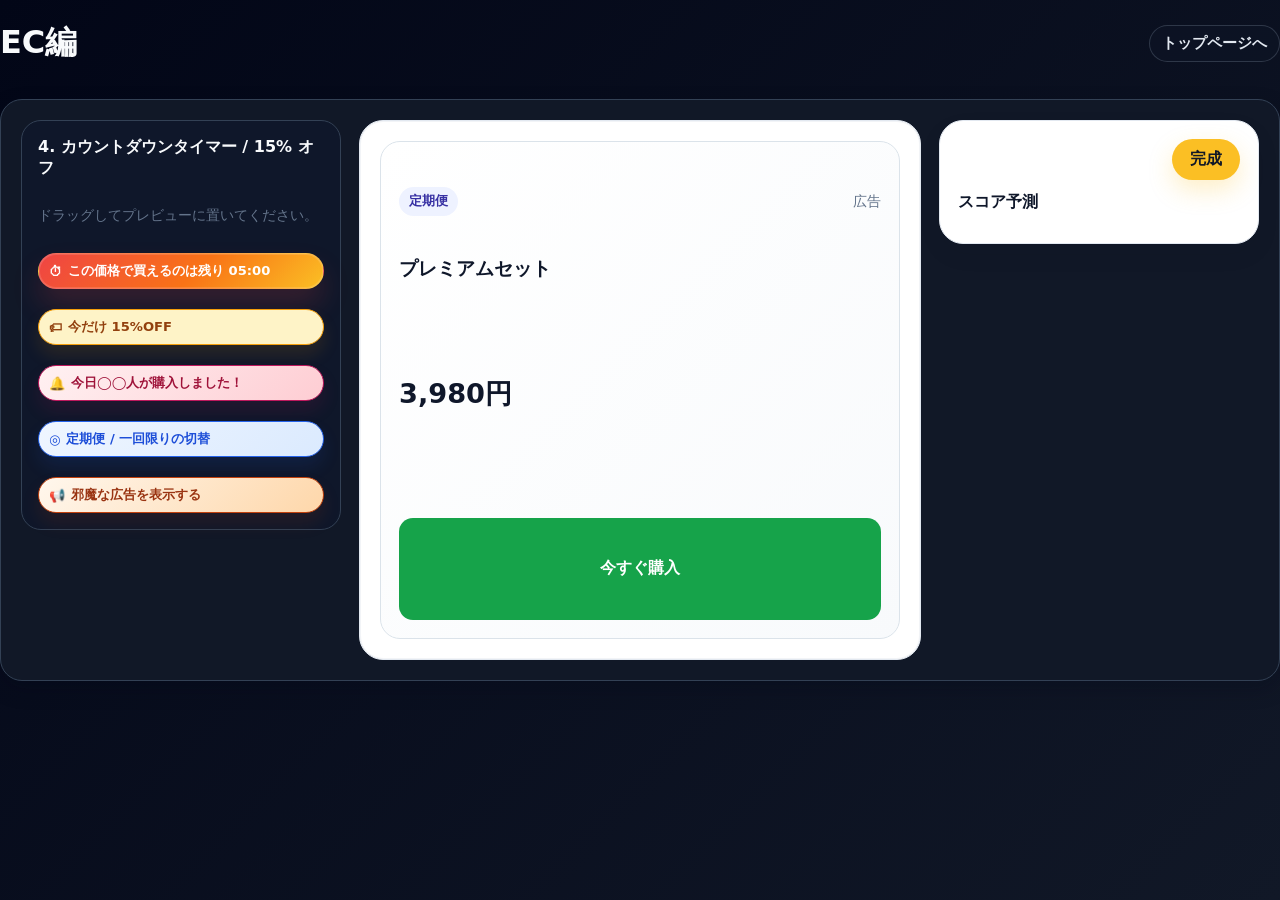
==== pages/ec.html @ e46f9fa1 "files-arrange" ====
<!DOCTYPE html>
<html lang="ja">
<head>
  <meta charset="UTF-8" />
  <meta name="viewport" content="width=device-width, initial-scale=1.0" />
  <title>Dark Pattern Simulator | EC編</title>
  <link rel="stylesheet" href="../css/styles.css" />
  <link rel="stylesheet" href="../css/scenario.css" />
  <link rel="stylesheet" href="../css/ec.css" />
</head>
<body class="scenario-page ec-page">
    <header class="scenario-header">
      <h1 data-text="scenarioTitle">EC編</h1>
      <a class="scenario-home-link" href="../index.html">トップページへ</a>
    </header>
    <section class="panel branch-panel">
      <div class="branch-layout">
        <div class="branch-left">
          <div class="branch-card">
            <h3 data-text="timerLabel">4. カウントダウンタイマー / 15% オフ</h3>
            <p class="timer-drop-hint">ドラッグしてプレビューに置いてください。</p>
            <div id="timerDraggable" class="timer-drag-item timer-placement" data-kind="timer" draggable="true">
              <span>⏱</span>
              <span>この価格で買えるのは残り 05:00</span>
            </div>
            <div id="discountDraggable" class="timer-drag-item timer-placement" data-kind="discount" draggable="true">
              <span>🏷</span>
              <span>今だけ 15%OFF</span>
            </div>
            
            <div id="purchaseNoticeDraggable" class="timer-drag-item timer-placement" data-kind="purchaseNotice" draggable="true">
              <span>🔔</span>
              <span>今日◯◯人が購入しました！</span>
            </div>
            <div id="subscriptionSwitchDraggable" class="timer-drag-item timer-placement" data-kind="subscriptionSwitch" draggable="true">
              <span>◎</span>
              <span>定期便 / 一回限りの切替</span>
            </div>
            <div id="intrusiveAdDraggable" class="timer-drag-item timer-placement" data-kind="intrusiveAd" draggable="true">
              <span>📢</span>
              <span>邪魔な広告を表示する</span>
            </div>
          </div>
        </div>
        <div class="branch-center">
          <div class="branch-preview" id="branchPreview"></div>
        </div>
        <div class="branch-right">
          <div class="branch-score">
            <button type="button" class="finish-button" id="finishMetricsButton" data-text="finishMetrics">完成</button>
            <div class="branch-metrics-content" id="branchMetricsContent">
              <h3 data-text="predictionTitle">スコア予測</h3>
              <div class="branch-chart" id="branchChart"></div>
            </div>
          </div>
        </div>
      </div>
    </section>

  <div class="overlay hidden" id="abOverlay">
    <div class="modal-card" id="abCard"></div>
  </div>
  <div class="overlay hidden" id="messageOverlay">
    <div class="message-card" id="messageCard"></div>
  </div>
  <div class="overlay hidden" id="metricsOverlay">
    <div class="modal-card result-modal">
      <div class="metric-modal-head">
        <h3>Result</h3>
        <button type="button" class="button secondary" id="closeMetricsButton">閉じる</button>
      </div>
      <div id="metricsPopupContent"></div>
    </div>
  </div>

  <!--
     <div class="language-toggle">
        <button class="lang-btn active" data-lang="ja">JP</button>
        <button class="lang-btn" data-lang="en">EN</button>
      </div>
  -->

  <script src="../js/i18n.js"></script>
  <script src="../js/branch.js"></script>
  <script src="../js/game.js"></script>
</body>
</html>
---- css/styles.css ----
:root {
      --bg: #000000;
      --panel: #111827;
      --border: #334155;
      --text: #f8fafc;
      --muted: #94a3b8;
      --accent: #64748b;
      --danger: #fb923c;
      --success: #cbd5e1;
      --warning: #fbbf24;
      --card: #111827;
      --shadow: 0 12px 30px rgba(2,6,23,0.35);
      font-family: Inter, ui-sans-serif, system-ui, sans-serif;
    }
    * {
      box-sizing: border-box;
    }
    body {
      margin: 0;
      min-height: 100vh;
      background: linear-gradient(135deg, #020617 0%, #111827 100%);
      color: var(--text);
    }
    button, .card {
      font: inherit;
    }
    .top-bar {
      display: none;
    }
    .stat-pill {
      background: var(--panel);
      border: 1px solid var(--border);
      border-radius: 14px;
      padding: 12px 14px;
      display: flex;
      flex-direction: column;
      gap: 4px;
      box-shadow: var(--shadow);
    }
    .stat-pill strong {
      font-size: 0.92rem;
      color: var(--muted);
      font-weight: 600;
    }
    .stat-pill .value {
      font-size: 1.15rem;
      font-weight: 700;
    }
    .main {
      display: grid;
      grid-template-columns: 1fr;
      gap: 18px;
      padding: 24px;
    }
    .branch-shell {
      padding: 24px 24px 0;
    }
    .branch-panel {
      display: grid;
      gap: 18px;
    }
    .branch-layout {
      display: grid;
      grid-template-columns: minmax(280px, 320px) minmax(0, 1fr) minmax(260px, 320px);
      gap: 18px;
      align-items: start;
    }
    .branch-left {
      display: grid;
      gap: 12px;
    }
    .branch-center {
      display: flex;
      justify-content: center;
    }
    .branch-right {
      display: grid;
      gap: 12px;
      align-content: start;
    }
    .branch-card {
      background: #0f172a;
      border: 1px solid #334155;
      border-radius: 20px;
      padding: 16px;
      display: grid;
      gap: 12px;
    }
    .branch-card h3 {
      margin: 0;
      font-size: 1rem;
    }
    .branch-options {
      display: flex;
      flex-wrap: wrap;
      gap: 8px;
    }
    .branch-option {
      border: 1px solid #334155;
      background: #111827;
      color: #e2e8f0;
      border-radius: 999px;
      padding: 8px 12px;
      font-weight: 700;
      cursor: pointer;
      transition: transform 0.2s ease, background 0.2s ease, border-color 0.2s ease;
    }
    .branch-option:hover {
      transform: translateY(-1px);
    }
    .branch-option.active {
      background: #2563eb;
      border-color: #2563eb;
      color: white;
    }
    .branch-preview {
      width: 100%;
      min-height: 60vh;
      max-width: 760px;
      background: #ffffff;
      border: 1px solid #e2e8f0;
      border-radius: 24px;
      padding: 20px;
      display: grid;
      gap: 14px;
      color: #0f172a;
      box-shadow: inset 0 0 0 1px rgba(148,163,184,0.12);
      overflow: auto;
    }
    .branch-preview.drag-over {
      border-color: #2563eb;
      box-shadow: 0 0 0 3px rgba(37,99,235,0.15);
    }
    .branch-preview-head {
      display: flex;
      justify-content: space-between;
      align-items: center;
      gap: 12px;
      flex-wrap: wrap;
    }
    .branch-preview-pill {
      display: inline-flex;
      align-items: center;
      border-radius: 999px;
      padding: 6px 10px;
      background: #eff6ff;
      color: #1d4ed8;
      font-size: 0.78rem;
      font-weight: 800;
      letter-spacing: 0.06em;
      text-transform: uppercase;
    }
    .branch-preview-card {
      position: relative;
      border: 1px solid #dbe3ea;
      border-radius: 20px;
      padding: 18px;
      display: grid;
      gap: 12px;
      background: linear-gradient(135deg, #ffffff 0%, #f8fafc 100%);
    }
    .branch-preview-card .preview-top {
      display: flex;
      justify-content: space-between;
      align-items: center;
      gap: 8px;
      flex-wrap: wrap;
    }
    .branch-preview-card .preview-tag {
      display: inline-flex;
      padding: 6px 10px;
      border-radius: 999px;
      background: #eef2ff;
      color: #3730a3;
      font-weight: 800;
      font-size: 0.8rem;
    }
    .branch-preview-card .preview-subtle {
      color: #64748b;
      font-size: 0.9rem;
    }
    .social-proof-popup {
      position: absolute;
      top: 14px;
      right: 14px;
      max-width: min(250px, calc(100% - 28px));
      background: linear-gradient(135deg, #fff7ed 0%, #fde68a 100%);
      border: 1px solid #f59e0b;
      border-radius: 16px;
      padding: 10px 12px;
      box-shadow: 0 18px 30px rgba(180, 83, 9, 0.18);
      display: grid;
      gap: 4px;
      z-index: 3;
      animation: social-proof-pop 2.8s ease-in-out infinite;
    }
    .social-proof-badge {
      display: inline-flex;
      width: fit-content;
      border-radius: 999px;
      padding: 3px 8px;
      background: #dc2626;
      color: white;
      font-size: 0.7rem;
      font-weight: 800;
      letter-spacing: 0.08em;
      text-transform: uppercase;
    }
    .social-proof-text {
      color: #7c2d12;
      font-size: 0.95rem;
      font-weight: 900;
      line-height: 1.2;
    }
    .social-proof-subtext {
      color: #92400e;
      font-size: 0.74rem;
      font-weight: 700;
      line-height: 1.3;
    }
    .intrusive-ad-banner {
      border: 1px solid #d97706;
      border-radius: 16px;
      padding: 12px 14px;
      background: linear-gradient(135deg, #fff7ed 0%, #fed7aa 100%);
      display: grid;
      gap: 4px;
      box-shadow: 0 14px 26px rgba(217, 119, 6, 0.16);
      position: relative;
      overflow: hidden;
    }
    .intrusive-ad-banner::after {
      content: '';
      position: absolute;
      top: -18px;
      right: -18px;
      width: 86px;
      height: 86px;
      border-radius: 50%;
      background: rgba(255,255,255,0.22);
      filter: blur(1px);
    }
    .intrusive-ad-label {
      display: inline-flex;
      width: fit-content;
      border-radius: 999px;
      padding: 4px 8px;
      background: #1d4ed8;
      color: #fff;
      font-size: 0.7rem;
      font-weight: 900;
      letter-spacing: 0.08em;
      text-transform: uppercase;
    }
    .intrusive-ad-copy {
      color: #7c2d12;
      font-size: 0.96rem;
      font-weight: 900;
      line-height: 1.35;
      max-width: 24ch;
    }
    .intrusive-ad-note {
      color: #92400e;
      font-size: 0.74rem;
      font-weight: 700;
    }
    .purchase-mode-switch {
      display: grid;
      grid-template-columns: repeat(2, minmax(0, 1fr));
      gap: 10px;
      align-items: stretch;
    }
    .purchase-mode-button {
      appearance: none;
      border: 1px solid #cbd5e1;
      background: linear-gradient(135deg, #ffffff 0%, #f8fafc 100%);
      color: #0f172a;
      border-radius: 16px;
      padding: 12px 14px;
      display: flex;
      align-items: center;
      gap: 8px;
      justify-content: flex-start;
      font-weight: 800;
      cursor: pointer;
      transition: transform 0.2s ease, border-color 0.2s ease, box-shadow 0.2s ease, background 0.2s ease;
    }
    .purchase-mode-button:hover,
    .purchase-mode-button:focus-visible {
      transform: translateY(-1px);
      border-color: #2563eb;
      box-shadow: 0 10px 20px rgba(37, 99, 235, 0.12);
      outline: none;
    }
    .purchase-mode-button.active {
      border-color: #2563eb;
      background: linear-gradient(135deg, #eff6ff 0%, #dbeafe 100%);
      box-shadow: 0 12px 24px rgba(37, 99, 235, 0.14);
    }
    .purchase-mode-dot {
      color: #2563eb;
      font-size: 0.84rem;
      flex-shrink: 0;
    }
    .purchase-mode-note {
      min-height: 1.1em;
      color: #b45309;
      font-size: 0.74rem;
      font-weight: 700;
      margin-top: -2px;
      opacity: 0;
      transition: opacity 0.2s ease;
    }
    .purchase-mode-note.visible {
      opacity: 1;
    }
    @keyframes social-proof-pop {
      0%, 100% { transform: translateY(0); }
      50% { transform: translateY(-4px); }
    }
    @media (max-width: 720px) {
      .social-proof-popup {
        position: static;
        max-width: none;
      }
      .purchase-mode-switch {
        grid-template-columns: 1fr;
      }
    }
    .subscription-callout {
      position: relative;
      width: 100%;
      display: grid;
      gap: 0;
      text-align: left;
      border: 1px solid transparent;
      border-radius: 18px;
      padding: 6px 10px;
      background: #f8fafc;
      color: #0f172a;
      cursor: pointer;
      transition: transform 0.2s ease, box-shadow 0.2s ease, border-color 0.2s ease, background 0.2s ease;
    }
    .subscription-callout:hover,
    .subscription-callout:focus-visible {
      transform: translateY(-1px);
      border-color: #dbe3ea;
    }
    .subscription-callout.selected {
      border-color: #dbe3ea;
      box-shadow: 0 8px 18px rgba(15, 23, 42, 0.08);
    }
    .subscription-callout .subscription-change-mark {
      position: absolute;
      top: 6px;
      right: 6px;
      width: 22px;
      height: 22px;
      border-radius: 999px;
      display: grid;
      place-items: center;
      background: #ffffff;
      color: #2563eb;
      font-size: 0.78rem;
      font-weight: 900;
      box-shadow: 0 4px 10px rgba(37, 99, 235, 0.14);
      opacity: 0;
      transform: scale(0.92);
      transition: opacity 0.2s ease, transform 0.2s ease, background 0.2s ease, color 0.2s ease;
    }
    .subscription-callout.selected .subscription-change-mark {
      opacity: 1;
      transform: scale(1);
    }
    .subscription-callout .subscription-callout-label {
      font-size: 0.76rem;
      font-weight: 900;
      letter-spacing: 0.08em;
      text-transform: uppercase;
      color: #2563eb;
    }
    .subscription-callout .subscription-callout-text {
      line-height: 1.25;
      color: #334155;
      font-size: 0.92rem;
      font-weight: 600;
    }
    .subscription-callout.clear {
      background: linear-gradient(135deg, #eff6ff 0%, #ffffff 100%);
      padding: 6px 10px;
    }
    .subscription-callout.clear.selected {
      border-color: #93c5fd;
    }
    .subscription-callout.clear .subscription-callout-text {
      font-size: 1rem;
      font-weight: 800;
      color: #0f172a;
    }
    .subscription-callout.clear .subscription-change-mark {
      background: #2563eb;
      color: #ffffff;
    }
    .subscription-callout.hidden {
      background: #f8fafc;
      padding: 6px 10px;
    }
    .subscription-callout.hidden.selected {
      border-color: #e2e8f0;
    }
    .subscription-callout.hidden .subscription-callout-text {
      font-size: 0.92rem;
      color: #64748b;
      font-weight: 500;
      line-height: 1.25;
    }
    .subscription-callout.hidden .subscription-change-mark {
      background: #e2e8f0;
      color: #64748b;
    }
    .scenario-page .branch-shell {
      padding-top: 18px;
    }
    .scenario-header {
      display: flex;
      justify-content: space-between;
      align-items: center;
      gap: 12px;
      margin-bottom: 12px;
      flex-wrap: wrap;
    }
    .scenario-topline {
      display: flex;
      justify-content: space-between;
      align-items: center;
      gap: 12px;
      margin-bottom: 16px;
      flex-wrap: wrap;
    }
    .scenario-badge {
      display: inline-flex;
      align-items: center;
      border-radius: 999px;
      padding: 6px 12px;
      background: rgba(96, 165, 250, 0.12);
      color: #dbeafe;
      border: 1px solid rgba(96, 165, 250, 0.28);
      font-size: 0.82rem;
      font-weight: 800;
      letter-spacing: 0.05em;
    }
    .scenario-home-link {
      color: #e2e8f0;
      text-decoration: none;
      font-size: 0.92rem;
      font-weight: 700;
      padding: 8px 12px;
      border: 1px solid rgba(148, 163, 184, 0.25);
      border-radius: 999px;
      background: rgba(15, 23, 42, 0.4);
      transition: transform 0.2s ease, border-color 0.2s ease, background 0.2s ease;
    }
    .scenario-home-link:hover,
    .scenario-home-link:focus-visible {
      transform: translateY(-1px);
      border-color: rgba(96, 165, 250, 0.5);
      background: rgba(30, 41, 59, 0.65);
      outline: none;
    }
    .home-title {
      font-family: Zen Maru Gothic;
      font-weight: 400;
      font-style: Regular;
      font-size: 80px;
      line-height: 100%;
      letter-spacing: 0%;
      text-align: center;
      color: #FFFFFF;
    }
    .home-page {
      display: flex;
      align-items: stretch;
      justify-content: center;
      padding: 28px 20px 36px;
      background:
        radial-gradient(circle at top left, rgba(96, 165, 250, 0.18), transparent 30%),
        radial-gradient(circle at top right, rgba(251, 191, 36, 0.14), transparent 24%),
        linear-gradient(135deg, #020617 0%, #0f172a 52%, #111827 100%);
    }
    .home-shell {
      width: min(1120px, 100%);
      display: grid;
      gap: 20px;
    }
    .home-hero::before,
    .home-hero::after {
      content: '';
      position: absolute;
      border-radius: 999px;
      pointer-events: none;
      filter: blur(2px);
    }
    .home-hero::before {
      width: 180px;
      height: 180px;
      top: -40px;
      right: -20px;
      background: rgba(96, 165, 250, 0.16);
    }
    .home-hero::after {
      width: 220px;
      height: 220px;
      bottom: -110px;
      left: -40px;
      background: rgba(251, 191, 36, 0.14);
    }
    .home-hero-grid {
      position: relative;
      z-index: 1;
      display: grid;
      grid-template-columns: minmax(0, 1.4fr) minmax(280px, 0.9fr);
      gap: 20px;
      align-items: end;
    }
    .home-kicker {
      margin: 0 0 10px;
      color: #93c5fd;
      font-size: 0.82rem;
      font-weight: 800;
      letter-spacing: 0.16em;
      text-transform: uppercase;
    }
    .home-title {
      margin: 0;
      font-size: clamp(2.2rem, 4vw, 4.4rem);
      line-height: 0.98;
      letter-spacing: -0.04em;
    }
    .home-copy {
      margin: 18px 0 0;
      max-width: 60ch;
      color: #cbd5e1;
      font-size: 1rem;
      line-height: 1.8;
    }
    .home-actions {
      margin-top: 22px;
      display: flex;
      flex-wrap: wrap;
      gap: 12px;
    }
    .home-action {
      display: inline-flex;
      align-items: center;
      justify-content: center;
      gap: 10px;
      min-height: 48px;
      padding: 0 18px;
      border-radius: 999px;
      font-weight: 800;
      text-decoration: none;
      transition: transform 0.2s ease, box-shadow 0.2s ease, border-color 0.2s ease, background 0.2s ease;
    }
    .home-action.primary {
      color: #0f172a;
      background: linear-gradient(135deg, #f8fafc, #dbeafe);
      box-shadow: 0 14px 28px rgba(148, 163, 184, 0.18);
    }
    .home-action.secondary {
      color: #e2e8f0;
      border: 1px solid rgba(148, 163, 184, 0.25);
      background: rgba(15, 23, 42, 0.45);
    }
    .home-action:hover,
    .home-action:focus-visible {
      transform: translateY(-1px);
      outline: none;
    }
    .home-meta-panel {
      border-radius: 24px;
      border: 1px solid rgba(148, 163, 184, 0.22);
      background: rgba(15, 23, 42, 0.55);
      padding: 18px;
      display: grid;
      gap: 12px;
      backdrop-filter: blur(8px);
    }
    .home-meta-label {
      margin: 0;
      color: #93c5fd;
      font-size: 0.82rem;
      font-weight: 800;
      letter-spacing: 0.08em;
      text-transform: uppercase;
    }
    .home-meta-list {
      margin: 0;
      padding: 0;
      list-style: none;
      display: grid;
      gap: 10px;
    }
    .home-meta-list li {
      display: flex;
      gap: 10px;
      align-items: flex-start;
      color: #e2e8f0;
      line-height: 1.5;
    }
    .home-meta-list li::before {
      content: '•';
      color: #fbbf24;
      font-weight: 900;
    }
    .entry-grid {
      display: grid;
      grid-template-columns: repeat(2, minmax(0, 1fr));
      gap: 18px;
    }
    .entry-card {
      position: relative;
      overflow: hidden;
      display: grid;
      gap: 12px;
      min-height: 240px;
      padding: 22px;
      border-radius: 24px;
      border: 1px solid rgba(148, 163, 184, 0.22);
      background: linear-gradient(180deg, rgba(17, 24, 39, 0.94), rgba(15, 23, 42, 0.9));
      color: #f8fafc;
      text-decoration: none;
      box-shadow: 0 20px 40px rgba(2, 6, 23, 0.2);
      transition: transform 0.22s ease, border-color 0.22s ease, box-shadow 0.22s ease;
    }
    .entry-card::after {
      content: '';
      position: absolute;
      inset: auto -32px -32px auto;
      width: 150px;
      height: 150px;
      border-radius: 50%;
      background: rgba(96, 165, 250, 0.12);
      pointer-events: none;
    }
    .entry-card:hover,
    .entry-card:focus-visible {
      transform: translateY(-3px);
      border-color: rgba(96, 165, 250, 0.38);
      box-shadow: 0 24px 50px rgba(2, 6, 23, 0.28);
      outline: none;
    }
    .entry-tag {
      display: inline-flex;
      width: fit-content;
      align-items: center;
      border-radius: 999px;
      padding: 6px 10px;
      font-size: 0.8rem;
      font-weight: 800;
      letter-spacing: 0.06em;
      text-transform: uppercase;
      color: #dbeafe;
      background: rgba(37, 99, 235, 0.16);
      border: 1px solid rgba(96, 165, 250, 0.25);
    }
    .entry-title {
      margin: 0;
      font-size: 1.5rem;
      line-height: 1.15;
    }
    .entry-copy {
      margin: 0;
      color: #cbd5e1;
      line-height: 1.75;
      max-width: 46ch;
    }
    .entry-foot {
      margin-top: auto;
      display: flex;
      align-items: center;
      justify-content: space-between;
      gap: 12px;
      flex-wrap: wrap;
      z-index: 1;
    }
    .entry-cta {
      display: inline-flex;
      align-items: center;
      gap: 8px;
      color: #f8fafc;
      font-weight: 800;
    }
    .entry-note {
      color: #94a3b8;
      font-size: 0.84rem;
      font-weight: 700;
    }
   
    @media (max-width: 900px) {
      .home-hero-grid,
      .entry-grid {
        grid-template-columns: 1fr;
      }
    }
    @media (max-width: 640px) {
      .home-page {
        padding: 18px 14px 24px;
      }
      .home-hero {
        padding: 22px;
      }
      .entry-card {
        min-height: 220px;
        padding: 18px;
      }
      .scenario-topline {
        align-items: flex-start;
      }
    }
    .branch-preview-card .subscription-callout {
      margin-top: 0;
    }
    .branch-preview-card .product-title {
      margin: 0;
      font-size: 1.2rem;
    }
    .branch-preview-card .price-row {
      display: flex;
      align-items: center;
      flex-wrap: wrap;
      gap: 10px;
    }
    .branch-preview-card .price-row .promo-badge {
      padding: 6px 10px;
      background: #fef3c7;
      color: #92400e;
      font-size: 0.8rem;
    }
    .branch-preview-card .price-row .timer-inline {
      position: relative;
      display: inline-flex;
      align-items: center;
      gap: 6px;
      padding: 8px 12px;
      border-radius: 999px;
      border: 1px solid rgba(255, 255, 255, 0.18);
      background: linear-gradient(135deg, #ef4444 0%, #f97316 55%, #fbbf24 100%);
      color: #ffffff;
      font-size: 0.95rem;
      font-weight: 900;
      letter-spacing: 0.03em;
      font-variant-numeric: tabular-nums;
    }
    .branch-preview-card .price-row .timer-inline.selected {
      outline: 2px dashed #ffffff;
      outline-offset: 2px;
      box-shadow:
        0 18px 32px rgba(220, 38, 38, 0.34),
        inset 0 0 0 1px rgba(255, 255, 255, 0.18);
    }
    .branch-preview-card .price-row .timer-inline .timer-remove,
    .branch-preview-card .price-row .discount-remove,
    .timer-placement[data-role="timer-widget"] .timer-remove,
    .timer-remove {
      position: absolute;
      top: -8px;
      right: -8px;
      width: 20px;
      height: 20px;
      border-radius: 999px;
      border: none;
      background: #ffffff;
      color: #dc2626;
      display: grid;
      place-items: center;
      font-size: 0.8rem;
      cursor: pointer;
      line-height: 1;
      padding: 0;
      box-shadow: 0 6px 14px rgba(15, 23, 42, 0.18);
    }
    .branch-preview-card .price-row .discount-inline {
      position: relative;
      display: inline-flex;
      align-items: center;
      gap: 6px;
      cursor: pointer;
    }
    .branch-preview-card .price-row .discount-inline.selected {
      outline: 2px dashed #f59e0b;
      outline-offset: 2px;
    }
    .branch-preview-card .price-main {
      font-size: 1.7rem;
      font-weight: 800;
      color: #0f172a;
    }
    .branch-preview-card .price-original {
      position: relative;
      display: inline-block;
      color: #64748b;
      font-size: 0.95rem;
      font-weight: 700;
      letter-spacing: 0.01em;
      line-height: 1;
      text-decoration: none;
    }
    .branch-preview-card .price-original::after {
      content: '';
      position: absolute;
      left: -0.18em;
      right: -0.18em;
      top: 50%;
      height: 0.12em;
      transform: translateY(-50%) rotate(-6deg);
      transform-origin: center;
      background: #ef4444;
      border-radius: 999px;
      color: #ef4444;
      pointer-events: none;
    }
    .branch-preview-card .promo-badges {
      display: flex;
      flex-wrap: wrap;
      gap: 8px;
      align-items: flex-start;
    }
    .branch-preview-card .promo-badge {
      display: inline-flex;
      border-radius: 999px;
      padding: 7px 10px;
      background: #fef3c7;
      color: #92400e;
      font-weight: 700;
      font-size: 0.82rem;
    }
    .branch-preview-card .promo-badge.timer-badge {
      background: #fef2f2;
      border: 1px solid #fecaca;
      color: #dc2626;
      font-size: 1rem;
      font-weight: 900;
      letter-spacing: 0.08em;
      box-shadow: 0 4px 12px rgba(220, 38, 38, 0.14);
      font-variant-numeric: tabular-nums;
    }
    .branch-preview-card .promo-timer-note {
      color: #dc2626;
      font-size: 0.78rem;
      font-weight: 800;
      letter-spacing: 0.04em;
      margin-right: 8px;
      text-transform: none;
    }
    .branch-preview-card .promo-badge.soft {
      background: #f1f5f9;
      color: #475569;
    }
    .branch-preview-card .preview-cta {
      width: 100%;
      padding: 13px 16px;
      border: none;
      border-radius: 14px;
      background: #16a34a;
      color: white;
      font-weight: 800;
      cursor: pointer;
    }
    .branch-score {
      background: #ffffff;
      border: 1px solid #e2e8f0;
      border-radius: 24px;
      padding: 18px;
      display: grid;
      gap: 12px;
      color: #0f172a;
      box-shadow: 0 10px 24px rgba(15, 23, 42, 0.06);
    }
    .branch-score h3 {
      margin: 0;
      font-size: 1rem;
    }
    .branch-metrics-content {
      display: grid;
      gap: 12px;
    }
    .branch-metrics-content.hidden {
      display: grid;
    }
    .finish-button {
      justify-self: end;
      border: none;
      border-radius: 999px;
      background: #fbbf24;
      color: #111827;
      padding: 10px 18px;
      font-weight: 800;
      cursor: pointer;
      box-shadow: 0 10px 24px rgba(251, 191, 36, 0.25);
    }
    .finish-button:hover {
      transform: translateY(-1px);
    }
    .timer-drag-item {
      display: inline-flex;
      align-items: center;
      gap: 6px;
      width: 100%;
      justify-content: flex-start;
      padding: 10px 12px;
      border-radius: 999px;
      border: 1px solid transparent;
      font-weight: 800;
      font-size: 0.9rem;
      cursor: grab;
      user-select: none;
      position: relative;
      transition: transform 0.2s ease, opacity 0.2s ease, filter 0.2s ease, box-shadow 0.2s ease, background 0.2s ease;
    }
    .timer-drag-item + .timer-drag-item {
      margin-top: 8px;
    }
    .timer-drag-item[data-kind="timer"] {
      border-color: rgba(255, 255, 255, 0.18);
      background: linear-gradient(135deg, #ef4444 0%, #f97316 55%, #fbbf24 100%);
      color: #ffffff;
      box-shadow:
        0 16px 28px rgba(239, 68, 68, 0.18),
        inset 0 0 0 1px rgba(255, 255, 255, 0.12);
    }
    .timer-drag-item[data-kind="discount"] {
      border-color: #f59e0b;
      background: #fef3c7;
      color: #92400e;
      box-shadow: 0 10px 18px rgba(245, 158, 11, 0.12);
    }
    .timer-drag-item[data-kind="purchaseNotice"] {
      border-color: #be185d;
      background: linear-gradient(135deg, #fff1f2 0%, #fecdd3 100%);
      color: #9f1239;
      box-shadow: 0 10px 18px rgba(190, 24, 93, 0.12);
    }
    .timer-drag-item[data-kind="subscriptionSwitch"] {
      border-color: #2563eb;
      background: linear-gradient(135deg, #eff6ff 0%, #dbeafe 100%);
      color: #1d4ed8;
      box-shadow: 0 10px 18px rgba(37, 99, 235, 0.12);
    }
    .timer-drag-item[data-kind="intrusiveAd"] {
      border-color: #c2410c;
      background: linear-gradient(135deg, #fff7ed 0%, #fed7aa 100%);
      color: #9a3412;
      box-shadow: 0 10px 18px rgba(194, 65, 12, 0.12);
    }
    .timer-drag-item.placed {
      opacity: 0.48;
      filter: grayscale(0.95) saturate(0.35);
      box-shadow: none;
    }
    .timer-drag-item.placed:hover {
      transform: none;
    }
    .timer-drop-hint {
      color: #64748b;
      font-size: 0.9rem;
      line-height: 1.5;
    }
    .timer-placement {
      display: inline-flex;
      align-items: center;
      gap: 6px;
      padding: 8px 10px;
      border-radius: 999px;
      border: 1px solid #f59e0b;
      background: #fff7ed;
      color: #c2410c;
      font-weight: 800;
      font-size: 0.82rem;
      position: relative;
    }
    .timer-placement[data-role="timer-widget"] {
      min-width: min(100%, 280px);
      padding: 12px 14px 12px 16px;
      border: 1px solid rgba(255, 255, 255, 0.18);
      background: linear-gradient(135deg, #ef4444 0%, #f97316 55%, #fbbf24 100%);
      color: #ffffff;
      box-shadow:
        0 16px 28px rgba(239, 68, 68, 0.28),
        inset 0 0 0 1px rgba(255, 255, 255, 0.14);
      font-size: 0.95rem;
      letter-spacing: 0.03em;
      animation: timer-pulse 1.8s ease-in-out infinite;
    }
    .timer-placement[data-role="timer-widget"]::before {
      content: 'COUNTDOWN';
      position: absolute;
      top: -10px;
      left: 12px;
      padding: 2px 8px;
      border-radius: 999px;
      background: rgba(17, 24, 39, 0.94);
      color: #fde68a;
      font-size: 0.65rem;
      font-weight: 900;
      letter-spacing: 0.16em;
    }
    .timer-placement[data-role="timer-widget"] > span:first-child {
      font-size: 1.1rem;
      filter: drop-shadow(0 2px 4px rgba(0, 0, 0, 0.18));
    }
    .timer-placement[data-role="timer-widget"] > span:nth-child(2) {
      font-size: 1.1rem;
      font-weight: 900;
      letter-spacing: 0.08em;
      text-shadow: 0 1px 2px rgba(0, 0, 0, 0.12);
    }
    .timer-placement.selected {
      outline: 2px dashed #dc2626;
      outline-offset: 4px;
      background: #fff1f2;
    }
    .timer-placement[data-role="timer-widget"].selected {
      outline-color: #ffffff;
      background: linear-gradient(135deg, #dc2626 0%, #fb7185 100%);
      box-shadow:
        0 18px 32px rgba(220, 38, 38, 0.34),
        inset 0 0 0 1px rgba(255, 255, 255, 0.18);
    }
    .branch-preview-card .subscription-callout + .price-row {
      margin-top: 2px;
    }
    .subscription-widget-shell {
      position: relative;
      display: grid;
      gap: 8px;
    }
    .subscription-widget-shell.selected .subscription-callout {
      border-color: #93c5fd;
      box-shadow: 0 0 0 3px rgba(59, 130, 246, 0.16);
    }
    .subscription-remove,
    .social-proof-remove,
    .intrusive-ad-remove {
      position: absolute;
      top: -8px;
      right: -8px;
      width: 20px;
      height: 20px;
      border-radius: 999px;
      border: none;
      background: #ffffff;
      color: #dc2626;
      display: grid;
      place-items: center;
      font-size: 0.8rem;
      cursor: pointer;
      line-height: 1;
      padding: 0;
      box-shadow: 0 6px 14px rgba(15, 23, 42, 0.18);
    }
    .social-proof-popup {
      position: relative;
    }
    .social-proof-popup.selected {
      outline: 2px dashed #be185d;
      outline-offset: 4px;
    }
    .intrusive-ad-banner.selected {
      outline: 2px dashed #c2410c;
      outline-offset: 4px;
    }
    .branch-metrics-content.hidden {
      display: none;
    }
    .metric-modal-head {
      display: flex;
      justify-content: space-between;
      align-items: center;
      gap: 12px;
      margin-bottom: 16px;
    }
    .metric-modal-head h3 {
      margin: 0;
      font-size: 1.2rem;
      color: #111827;
    }
    .branch-chart {
      display: grid;
      gap: 12px;
    }
    @keyframes branch-bar-grow {
      from {
        transform: scaleY(0);
      }
      to {
        transform: scaleY(1);
      }
    }
    .branch-chart-value {
      font-size: 0.95rem;
      font-weight: 800;
      color: #0f172a;
      text-align: center;
      min-height: 1.4em;
      font-variant-numeric: tabular-nums;
    }
    .branch-chart-rating {
      display: grid;
      justify-items: center;
      gap: 4px;
      min-height: 2.2em;
    }
    .branch-chart-rating-stars {
      position: relative;
      display: inline-block;
      font-size: 1rem;
      letter-spacing: 0.08em;
      line-height: 1;
      white-space: nowrap;
      font-weight: 900;
    }
    .branch-chart-rating-base {
      color: #cbd5e1;
    }
    .branch-chart-rating-fill {
      position: absolute;
      inset: 0 auto 0 0;
      width: 0;
      overflow: hidden;
      color: #f59e0b;
      transition: width 900ms cubic-bezier(0.22, 1, 0.36, 1);
    }
    .branch-chart-rating-caption {
      font-size: 0.82rem;
      color: #475569;
      font-weight: 700;
      font-variant-numeric: tabular-nums;
    }
    .prediction-grid {
      display: grid;
      gap: 10px;
    }
    .prediction-item {
      display: grid;
      grid-template-columns: minmax(0, 1fr) auto;
      gap: 12px;
      align-items: center;
      padding: 12px 14px;
      border-radius: 16px;
      border: 1px solid #e2e8f0;
      background: #f8fafc;
    }
    .prediction-item.high {
      border-color: #fecaca;
      background: #fff1f2;
    }
    .prediction-item.mid {
      border-color: #fde68a;
      background: #fffbeb;
    }
    .prediction-item.low {
      border-color: #bbf7d0;
      background: #f0fdf4;
    }
    .prediction-label {
      font-size: 0.9rem;
      font-weight: 800;
      color: #0f172a;
    }
    .prediction-detail {
      margin-top: 2px;
      font-size: 0.8rem;
      color: #64748b;
      line-height: 1.4;
    }
    .prediction-pill {
      display: inline-flex;
      align-items: center;
      justify-content: center;
      min-width: 56px;
      border-radius: 999px;
      padding: 6px 10px;
      font-weight: 900;
      font-size: 0.82rem;
    }
    .prediction-pill.high {
      background: #fee2e2;
      color: #b91c1c;
    }
    .prediction-pill.mid {
      background: #fef3c7;
      color: #92400e;
    }
    .prediction-pill.low {
      background: #dcfce7;
      color: #166534;
    }
    .branch-chart-grid {
      display: grid;
      grid-template-columns: repeat(4, minmax(0, 1fr));
      gap: 12px;
      align-items: end;
    }
    .branch-chart-item {
      display: grid;
      gap: 10px;
      min-height: 260px;
    }
    .branch-chart-bar {
      height: 220px;
      background: #e2e8f0;
      border-radius: 0;
      padding: 0;
      display: flex;
      align-items: flex-end;
      overflow: hidden;
    }
    .branch-chart-fill {
      width: 100%;
      border-radius: 0;
      background: linear-gradient(180deg, #60a5fa 0%, #2563eb 100%);
      transform-origin: bottom;
      transform: scaleY(0);
      animation: branch-bar-grow 900ms cubic-bezier(0.22, 1, 0.36, 1) forwards;
    }
    .branch-chart-label {
      font-size: 0.85rem;
      font-weight: 700;
      color: #334155;
      text-align: center;
    }
    .panel {
      background: #111827;
      border: 1px solid #334155;
      border-radius: 22px;
      box-shadow: 0 8px 20px rgba(2,6,23,0.25);
      padding: 20px;
    }
    .panel h2 {
      margin: 0 0 16px;
      font-size: 1.15rem;
      color: #e2e8f0;
    }
    .panel-sub {
      margin-bottom: 22px;
    }
    .section-note {
      margin: 0 0 16px;
      color: #94a3b8;
      line-height: 1.6;
    }
    .status-grid {
      display: grid;
      gap: 16px;
    }
    .small-stat {
      display: grid;
      gap: 8px;
      padding: 14px;
      background: #0f172a;
      border: 1px solid #334155;
      border-radius: 16px;
    }
    .small-stat label {
      color: var(--muted);
      font-size: 0.9rem;
      font-weight: 600;
    }
    .small-stat .value {
      font-size: 1.3rem;
      font-weight: 700;
    }
    .progress-bar {
      width: 100%;
      height: 16px;
      border-radius: 999px;
      background: #e2e8f0;
      overflow: hidden;
      margin-top: 8px;
    }
    .progress-fill {
      height: 100%;
      background: linear-gradient(135deg, #22c55e, #14b8a6);
      width: 0;
      transition: width 0.6s ease;
    }
    .ui-frame {
      background: #ffffff;
      border: 2px solid #2563eb;
      border-radius: 28px;
      padding: 22px;
      min-height: 540px;
      display: flex;
      flex-direction: column;
      gap: 18px;
      box-shadow: inset 0 0 0 1px rgba(37,99,235,0.08);
    }
    .ui-frame::before {
      content: '実際に運用中のUI';
      display: inline-flex;
      align-items: center;
      gap: 8px;
      padding: 8px 14px;
      border-radius: 999px;
      background: rgba(37,99,235,0.08);
      color: #1d4ed8;
      font-size: 0.85rem;
      font-weight: 700;
      width: fit-content;
    }
    .product-card {
      background: #ffffff;
      border: 1px solid #e2e8f0;
      border-radius: 24px;
      padding: 24px;
      display: grid;
      gap: 16px;
      position: relative;
    }
    .option-preview {
      border: 1px dashed #94a3b8;
      border-radius: 22px;
      background: #f1f5f9;
      padding: 12px;
      min-height: 260px;
      display: grid;
      gap: 10px;
      position: relative;
    }
    .preview-label {
      font-size: 0.85rem;
      font-weight: 700;
      color: #475569;
      text-transform: uppercase;
      letter-spacing: 0.08em;
      padding: 6px 10px;
      border-radius: 999px;
      background: rgba(15,23,42,0.05);
      width: fit-content;
    }
    .option-preview .product-card {
      margin: 0;
      border-color: #cbd5e1;
      box-shadow: none;
    }
    .product-card.large-button .primary-btn {
      padding: 18px 0;
      font-size: 1rem;
    }
    .product-card .top-row {
      display: flex;
      justify-content: space-between;
      gap: 12px;
      align-items: center;
    }
    .product-card .tag {
      display: inline-flex;
      padding: 8px 12px;
      border-radius: 999px;
      background: #eef2ff;
      color: #3730a3;
      font-weight: 700;
      font-size: 0.9rem;
    }
    .product-card .unsubscribe {
      border: none;
      background: transparent;
      color: #64748b;
      font-size: 0.92rem;
      cursor: default;
    }
    .product-card .unsubscribe.small {
      font-size: 0.82rem;
      color: #475569;
    }
    .product-card h3 {
      margin: 0;
      font-size: 1.5rem;
    }
    .product-card p {
      margin: 0;
      color: #475569;
      line-height: 1.7;
    }
    .product-card .highlight-box {
      padding: 14px 16px;
      border-radius: 18px;
      border: 1px solid #c7d2fe;
      background: #eef2ff;
      color: #1e3a8a;
      font-weight: 700;
    }
    .product-card .toast {
      display: inline-flex;
      align-items: center;
      border-radius: 16px;
      padding: 10px 14px;
      background: #fef3c7;
      color: #92400e;
      font-weight: 700;
      width: fit-content;
    }
    .product-card .review-stars {
      color: #f59e0b;
      font-size: 1.05rem;
      font-weight: 700;
    }
    .product-card .popup {
      position: relative;
      background: #f8fafc;
      border: 1px solid #cbd5e1;
      border-radius: 18px;
      padding: 18px 18px 16px;
      box-shadow: inset 0 0 0 1px rgba(148,163,184,0.15);
    }
    .product-card .popup .close {
      position: absolute;
      right: 14px;
      top: 14px;
      width: 24px;
      height: 24px;
      border-radius: 999px;
      border: 1px solid #cbd5e1;
      display: grid;
      place-items: center;
      color: #475569;
      font-weight: 700;
      font-size: 0.95rem;
    }
    .product-card .checkbox-row {
      display: flex;
      align-items: center;
      gap: 10px;
      background: #f8fafc;
      padding: 14px 16px;
      border-radius: 16px;
      border: 1px solid #e2e8f0;
    }
    .primary-btn {
      width: 100%;
      border: none;
      background: #2563eb;
      color: white;
      border-radius: 14px;
      padding: 14px 0;
      font-weight: 700;
      cursor: pointer;
      transition: transform 0.2s ease;
    }
    .primary-btn:hover {
      transform: translateY(-1px);
    }
    .purchase-btn {
      background: #16a34a;
      color: #ffffff;
      box-shadow: 0 16px 30px rgba(22,163,74,0.16);
    }
    .purchase-btn:hover {
      background: #15803d;
    }
    .button-choice {
      flex: 1;
      min-width: 120px;
      border: 1px solid #2563eb;
      border-radius: 14px;
      padding: 12px 16px;
      background: #ffffff;
      color: #2563eb;
      font-weight: 700;
      cursor: pointer;
      transition: transform 0.2s ease, background 0.2s ease, color 0.2s ease;
    }
    .button-choice:hover {
      background: #eff6ff;
    }
    .button-choice.secondary {
      background: #f8fafc;
      color: #0f172a;
      border: 1px solid #cbd5e1;
    }
    .button {
      border: none;
      cursor: pointer;
      border-radius: 14px;
      padding: 12px 16px;
      font-weight: 700;
      transition: background 0.2s ease, transform 0.2s ease;
    }
    .button.primary {
      background: #2563eb;
      color: #ffffff;
    }
    .button.secondary {
      background: #f8fafc;
      color: #0f172a;
      border: 1px solid #cbd5e1;
    }
    .button:hover {
      transform: translateY(-1px);
    }
    .applied-list {
      background: #ffffff;
      border: 1px solid #e2e8f0;
      border-radius: 20px;
      padding: 18px;
    }
    .applied-list h3 {
      margin-top: 0;
      font-size: 1rem;
      color: #0f172a;
    }
    .applied-list ul {
      margin: 0;
      padding: 0;
      list-style: none;
      display: grid;
      gap: 10px;
    }
    .applied-list li {
      background: #f8fafc;
      padding: 10px 12px;
      border-radius: 14px;
      color: #334155;
      font-size: 0.95rem;
    }
    .option-grid {
      display: grid;
      grid-template-columns: repeat(2, minmax(320px, 1fr));
      gap: 20px;
      justify-items: center;
      align-items: start;
    }
    .option-card {
      border: 1px solid #334155;
      border-radius: 22px;
      background: #0f172a;
      padding: 22px;
      display: grid;
      gap: 16px;
      width: 100%;
      max-width: 520px;
      cursor: pointer;
      transition: transform 0.2s ease, border-color 0.2s ease, box-shadow 0.2s ease;
    }
    .option-card:hover {
      transform: translateY(-4px);
      border-color: #2563eb;
      box-shadow: 0 20px 45px rgba(37,99,235,0.14);
    }
    .option-card:focus-visible {
      outline: 3px solid rgba(37,99,235,0.3);
      outline-offset: 2px;
    }
    .option-card .section-label {
      font-size: 0.82rem;
      font-weight: 700;
      color: #475569;
      letter-spacing: 0.08em;
      text-transform: uppercase;
      margin-bottom: 10px;
    }
    .option-actions {
      display: flex;
      justify-content: space-between;
      gap: 12px;
      align-items: center;
      flex-wrap: wrap;
    }
    .option-actions .hint {
      color: #475569;
      font-size: 0.92rem;
      font-weight: 600;
    }
    .sim-panel {
      border: 1px solid #475569;
      border-radius: 26px;
      background: linear-gradient(135deg, #f8fafc 0%, #eef2ff 100%);
      padding: 14px;
      display: grid;
      gap: 12px;
      box-shadow: inset 0 0 0 1px rgba(148,163,184,0.16), 0 12px 24px rgba(2,6,23,0.12);
    }
    .selection-page {
      display: grid;
      gap: 10px;
      padding: 6px;
      color: #0f172a;
    }
    .selection-page .selection-top {
      display: flex;
      justify-content: space-between;
      align-items: center;
      gap: 8px;
      padding: 8px 4px 2px;
      color: #334155;
      font-size: 0.9rem;
      font-weight: 800;
    }
    .selection-page .selection-list {
      display: grid;
      gap: 8px;
    }
    .selection-page .selection-item,
    .selection-page .ad-slot {
      border-radius: 18px;
      padding: 12px 14px;
      display: flex;
      align-items: center;
      gap: 10px;
      min-height: 64px;
      box-shadow: 0 8px 16px rgba(15,23,42,0.08);
    }
    .selection-page .selection-item {
      background: linear-gradient(135deg, #ffffff 0%, #f8fafc 100%);
      border: 1px solid #dbe3ea;
    }
    .selection-page .selection-item .item-thumb {
      width: 38px;
      height: 38px;
      border-radius: 10px;
      background: linear-gradient(135deg, #64748b, #475569);
      color: white;
      display: grid;
      place-items: center;
      font-weight: 700;
      font-size: 0.95rem;
      flex-shrink: 0;
    }
    .selection-page .selection-item .item-body {
      flex: 1;
      min-width: 0;
    }
    .selection-page .selection-item .item-name {
      font-size: 0.92rem;
      font-weight: 800;
      color: #0f172a;
    }
    .selection-page .selection-item .item-price {
      font-size: 0.82rem;
      color: #475569;
      margin-top: 2px;
    }
    .selection-page .selection-item .select-pill {
      border: none;
      border-radius: 999px;
      background: #111827;
      color: #f8fafc;
      padding: 6px 10px;
      font-size: 0.8rem;
      font-weight: 700;
      white-space: nowrap;
    }
    .selection-page .ad-slot {
      border: 1px dashed #94a3b8;
      background: linear-gradient(135deg, #fff7ed 0%, #ffedd5 100%);
      color: #7c2d12;
      justify-content: space-between;
    }
    .selection-page.mode-clear .ad-slot {
      border-style: solid;
      border-color: #f59e0b;
      background: linear-gradient(135deg, #fffbeb 0%, #fde68a 100%);
      box-shadow: 0 0 0 1px rgba(245,158,11,0.24);
    }
    .selection-page.mode-soft .ad-slot {
      border-style: dashed;
      border-color: #94a3b8;
      background: linear-gradient(135deg, #f8fafc 0%, #e2e8f0 100%);
    }
    .selection-page .ad-slot .ad-badge {
      display: inline-flex;
      align-items: center;
      color: #1d4ed8;
      padding: 4px 8px;
      border-radius: 999px;
      background: #dbeafe;
      border: 1px solid #93c5fd;
      font-size: 0.75rem;
      font-weight: 800;
      letter-spacing: 0.02em;
      box-shadow: 0 1px 2px rgba(29, 78, 216, 0.12);
    }
    .selection-page .ad-slot .ad-copy {
      font-size: 0.82rem;
      font-weight: 700;
      flex: 1;
      margin-left: 6px;
    }
    .selection-page .ad-slot .ad-note {
      font-size: 0.74rem;
      color: #92400e;
    }
    .option-preview {
      border: 1px dashed #94a3b8;
      border-radius: 22px;
      background: #f1f5f9;
      padding: 12px;
      min-height: 260px;
      display: grid;
      gap: 10px;
      position: relative;
    }
    .preview-label {
      font-size: 0.85rem;
      font-weight: 700;
      color: #475569;
      text-transform: uppercase;
      letter-spacing: 0.08em;
      padding: 6px 10px;
      border-radius: 999px;
      background: rgba(15,23,42,0.05);
      width: fit-content;
    }
    .option-preview .product-card {
      margin: 0;
      border-color: #cbd5e1;
      box-shadow: none;
    }
    .option-title {
      margin: 0;
      font-size: 1.05rem;
      font-weight: 700;
    }
    .option-desc {
      margin: 0;
      color: #475569;
      font-size: 0.95rem;
      line-height: 1.6;
    }
    .option-actions {
      display: flex;
      justify-content: space-between;
      gap: 12px;
      flex-wrap: wrap;
    }
    .button {
      border: none;
      cursor: pointer;
      border-radius: 14px;
      padding: 12px 16px;
      font-weight: 700;
      transition: background 0.2s ease, transform 0.2s ease;
    }
    .button.primary {
      background: #2563eb;
      color: #ffffff;
    }
    .button.secondary {
      background: #f8fafc;
      color: #0f172a;
      border: 1px solid #cbd5e1;
    }
    .button:hover {
      transform: translateY(-1px);
    }
    .log-list {
      display: grid;
      gap: 14px;
    }
    .log-entry {
      padding: 14px;
      background: #f8fafc;
      border-radius: 16px;
      border: 1px solid #e2e8f0;
      color: #0f172a;
      line-height: 1.5;
    }
    .log-entry strong {
      display: block;
      margin-bottom: 6px;
      color: #1d4ed8;
      font-weight: 700;
    }
    .overlay,
    .modal {
      position: fixed;
      inset: 0;
      display: flex;
      align-items: center;
      justify-content: center;
      gap: 18px;
      padding: 20px;
      background: rgba(15,23,42,0.4);
      z-index: 30;
    }
    .overlay.hidden,
    .modal.hidden {
      display: none;
    }
    .modal-card {
      width: min(760px, 100%);
      background: #ffffff;
      border-radius: 24px;
      padding: 28px;
      box-shadow: 0 24px 80px rgba(15,23,42,0.18);
      border: 1px solid rgba(226,232,240,0.9);
    }
    .modal-card.result-modal {
      width: min(1040px, 100%);
    }
    .result-layout {
      display: grid;
      gap: 16px;
    }
    .result-summary {
      display: grid;
      gap: 8px;
      padding: 16px 18px;
      border-radius: 20px;
      background: linear-gradient(135deg, #eff6ff 0%, #ffffff 100%);
      border: 1px solid #dbeafe;
    }
    .result-summary-label {
      font-size: 0.8rem;
      font-weight: 900;
      letter-spacing: 0.08em;
      text-transform: uppercase;
      color: #2563eb;
    }
    .result-summary-text {
      font-size: 1.05rem;
      font-weight: 700;
      line-height: 1.6;
      color: #0f172a;
    }
    .result-grid {
      display: grid;
      grid-template-columns: minmax(0, 1fr) minmax(0, 1fr);
      gap: 16px;
      align-items: stretch;
    }
    .result-column {
      display: grid;
      gap: 16px;
      align-content: start;
    }
    .result-bars-row {
      display: grid;
      grid-template-columns: repeat(2, minmax(0, 1fr));
      gap: 16px;
      align-items: stretch;
    }
    .result-bar-card {
      justify-items: center;
      text-align: center;
    }
    .result-card {
      background: #f8fafc;
      border: 1px solid #e2e8f0;
      border-radius: 20px;
      padding: 18px;
      display: grid;
      gap: 12px;
      color: #0f172a;
    }
    .result-card-head {
      display: flex;
      justify-content: space-between;
      align-items: center;
      gap: 12px;
      flex-wrap: wrap;
    }
    .result-card h4 {
      margin: 0;
      font-size: 1rem;
      color: #0f172a;
    }
    .result-card-sub {
      font-size: 0.84rem;
      color: #64748b;
      font-weight: 700;
    }
    .result-bar-wrap {
      display: grid;
      gap: 10px;
    }
    .result-bar {
      width: 22px;
      height: 220px;
      display: flex;
      align-items: flex-end;
      background: #e2e8f0;
      overflow: hidden;
      border-radius: 0;
      margin-inline: auto;
    }
    .result-bar-fill {
      width: 100%;
      transform-origin: bottom;
      transform: scaleY(0);
      transition: transform 900ms cubic-bezier(0.22, 1, 0.36, 1);
    }
    .result-bar-fill.buyers {
      background: linear-gradient(180deg, #60a5fa 0%, #2563eb 100%);
    }
    .result-bar-fill.profit {
      background: linear-gradient(180deg, #a78bfa 0%, #7c3aed 100%);
    }
    .result-bar-value {
      font-size: 1rem;
      font-weight: 800;
      color: #0f172a;
      text-align: center;
      font-variant-numeric: tabular-nums;
      min-height: 1.4em;
    }
    .result-stars-wrap {
      display: grid;
      place-items: center;
      gap: 8px;
      min-height: 200px;
      align-content: center;
    }
    .result-stars {
      position: relative;
      display: inline-block;
      font-size: 2rem;
      letter-spacing: 0.12em;
      line-height: 1;
      white-space: nowrap;
      font-weight: 900;
    }
    .result-stars-base {
      color: #cbd5e1;
    }
    .result-stars-fill {
      position: absolute;
      inset: 0 auto 0 0;
      width: 0;
      overflow: hidden;
      color: #f59e0b;
      transition: width 900ms cubic-bezier(0.22, 1, 0.36, 1);
    }
    .result-trust-wrap {
      display: grid;
      place-items: center;
      gap: 10px;
      min-height: 200px;
      align-content: center;
    }
    .result-pie {
      width: min(180px, 100%);
      aspect-ratio: 1;
      border-radius: 50%;
      background: conic-gradient(#22c55e var(--result-pie-progress, 0%), #e2e8f0 0);
      position: relative;
      display: grid;
      place-items: center;
      box-shadow: inset 0 0 0 1px rgba(255,255,255,0.6);
    }
    .result-pie::after {
      content: '';
      position: absolute;
      inset: 18px;
      border-radius: 50%;
      background: #ffffff;
      box-shadow: inset 0 0 0 1px rgba(226,232,240,0.8);
    }
    .result-pie-center {
      position: relative;
      z-index: 1;
      display: grid;
      justify-items: center;
      gap: 2px;
      text-align: center;
    }
    .result-pie-value {
      font-size: 1.6rem;
      font-weight: 900;
      color: #15803d;
      font-variant-numeric: tabular-nums;
    }
    .result-pie-label {
      font-size: 0.84rem;
      font-weight: 800;
      color: #64748b;
    }
    .result-review-card {
      margin-top: 2px;
    }
    .result-reviews {
      display: grid;
      gap: 12px;
    }
    .review-item {
      display: grid;
      gap: 8px;
      padding: 14px 16px;
      border-radius: 16px;
      background: linear-gradient(135deg, rgba(255,255,255,0.9) 0%, rgba(248,250,252,0.95) 100%);
      border: 1px solid #e2e8f0;
      box-shadow: 0 8px 20px rgba(15,23,42,0.04);
    }
    .review-item-head {
      display: flex;
      justify-content: space-between;
      align-items: flex-start;
      gap: 12px;
      flex-wrap: wrap;
    }
    .review-stars {
      font-size: 1rem;
      letter-spacing: 0.08em;
      color: #f59e0b;
      font-weight: 900;
      line-height: 1;
    }
    .review-meta {
      margin-top: 4px;
      font-size: 0.82rem;
      color: #64748b;
      font-weight: 700;
    }
    .review-score {
      min-width: 52px;
      text-align: center;
      padding: 6px 10px;
      border-radius: 999px;
      background: #fff7ed;
      color: #c2410c;
      font-size: 0.82rem;
      font-weight: 900;
    }
    .review-title {
      font-size: 0.98rem;
      font-weight: 900;
      color: #0f172a;
    }
    .review-body {
      margin: 0;
      font-size: 0.92rem;
      line-height: 1.7;
      color: #334155;
    }
    @media (max-width: 860px) {
      .result-grid {
        grid-template-columns: 1fr;
      }
      .result-bars-row {
        grid-template-columns: 1fr;
      }
      .review-item-head {
        align-items: center;
      }
    }
    .ab-title {
      font-size: 1.35rem;
      margin-bottom: 20px;
    }
    .ab-grid {
      display: grid;
      gap: 14px;
    }
    .ab-card {
      padding: 18px;
      border: 1px solid #e2e8f0;
      border-radius: 20px;
      background: #f8fafc;
    }
    .ab-card h3 { margin: 0 0 10px; font-size: 1rem; }
    .ab-card p { margin: 0; color: var(--muted); }
    .winner { font-weight: 700; color: #15803d; }
    .message-card {
      width: min(800px, 100%);
      background: #ffffff;
      border-radius: 24px;
      padding: 30px;
      box-shadow: 0 24px 80px rgba(15,23,42,0.18);
      text-align: left;
      border: 1px solid rgba(226,232,240,0.9);
      max-height: 90vh;
      overflow: auto;
    }
    .message-card h3 {
      margin-top: 0;
      font-size: 1.6rem;
      color: #111827;
    }
    .message-card p {
      margin: 16px 0 22px;
      color: #475569;
      line-height: 1.7;
    }
    .summary-grid {
      display: grid;
      gap: 18px;
      margin: 20px 0;
      grid-template-columns: 1fr 1fr;
    }
    .summary-card {
      background: #f8fafc;
      border: 1px solid #e2e8f0;
      border-radius: 20px;
      padding: 18px;
    }
    .summary-card h4 {
      margin: 0 0 12px;
      font-size: 1rem;
      color: #0f172a;
    }
    .summary-list {
      display: grid;
      gap: 8px;
      margin-top: 12px;
    }
    .summary-list li {
      background: #ffffff;
      padding: 10px 12px;
      border-radius: 14px;
      border: 1px solid #e2e8f0;
    }
    .highlight {
      background: #eef2ff;
      border-color: #c7d2fe;
    }
    .flash-green { animation: flash-green 0.7s ease; }
    .flash-red { animation: flash-red 0.7s ease; }
    @keyframes timer-pulse {
      0%, 100% { transform: translateY(0) scale(1); }
      50% { transform: translateY(-1px) scale(1.01); }
    }
    @keyframes flash-green {
      0% { color: var(--success); }
      50% { color: #4ade80; }
      100% { color: var(--text); }
    }
    @keyframes flash-red {
      0% { color: var(--danger); }
      50% { color: #fb7185; }
      100% { color: var(--text); }
    }
    @media (max-width: 1120px) {
      .main { grid-template-columns: 1fr; }
      .top-bar { grid-template-columns: repeat(3, minmax(120px, 1fr)); }
      .branch-layout { grid-template-columns: 1fr; }
      .branch-center { justify-content: stretch; }
      .branch-preview { min-height: auto; }
      .branch-preview { max-width: none; }
    }
    .language-toggle {
      position: fixed;
      top: 20px;
      right: 20px;
      display: flex;
      gap: 8px;
      z-index: 100;
    }
    .lang-btn {
      padding: 8px 14px;
      border: 1px solid var(--border);
      border-radius: 8px;
      background: rgba(17, 24, 39, 0.88);
      color: var(--text);
      cursor: pointer;
      font-weight: 700;
      font-size: 0.9rem;
      transition: all 0.2s ease;
    }
    .lang-btn:not(.active) {
      background: rgba(30, 41, 59, 0.88);
      color: #e2e8f0;
    }
    .lang-btn.active {
      background: #2563eb;
      border-color: #2563eb;
      color: white;
    }
    .lang-btn:hover {
      transform: translateY(-1px);
    }
---- css/scenario.css ----
.scenario-page .branch-shell {
  padding-top: 18px;
}

.scenario-header {
  display: flex;
  justify-content: space-between;
  align-items: center;
  gap: 12px;
  margin-bottom: 12px;
  flex-wrap: wrap;
}

.scenario-topline {
  display: flex;
  justify-content: space-between;
  align-items: center;
  gap: 12px;
  margin-bottom: 16px;
  flex-wrap: wrap;
}

.scenario-badge {
  display: inline-flex;
  align-items: center;
  border-radius: 999px;
  padding: 6px 12px;
  background: rgba(96, 165, 250, 0.12);
  color: #dbeafe;
  border: 1px solid rgba(96, 165, 250, 0.28);
  font-size: 0.82rem;
  font-weight: 800;
  letter-spacing: 0.05em;
}

.scenario-home-link {
  color: #e2e8f0;
  text-decoration: none;
  font-size: 0.92rem;
  font-weight: 700;
  padding: 8px 12px;
  border: 1px solid rgba(148, 163, 184, 0.25);
  border-radius: 999px;
  background: rgba(15, 23, 42, 0.4);
  transition: transform 0.2s ease, border-color 0.2s ease, background 0.2s ease;
}

.scenario-home-link:hover,
.scenario-home-link:focus-visible {
  transform: translateY(-1px);
  border-color: rgba(96, 165, 250, 0.5);
  background: rgba(30, 41, 59, 0.65);
  outline: none;
}

.language-toggle {
  position: fixed;
  top: 20px;
  right: 20px;
  display: flex;
  gap: 8px;
  z-index: 100;
}

.lang-btn {
  padding: 8px 14px;
  border: 1px solid var(--border);
  border-radius: 8px;
  background: rgba(17, 24, 39, 0.88);
  color: var(--text);
  cursor: pointer;
  font-weight: 700;
  font-size: 0.9rem;
  transition: all 0.2s ease;
}

.lang-btn:not(.active) {
  background: rgba(30, 41, 59, 0.88);
  color: #e2e8f0;
}

.lang-btn.active {
  background: #2563eb;
  border-color: #2563eb;
  color: white;
}

.lang-btn:hover {
  transform: translateY(-1px);
}
---- css/ec.css ----
.ec-inner-page {
  min-height: 100vh;
  display: grid;
  place-items: center;
  padding: 24px;
}

.ec-inner-page .standalone-shell {
  width: min(100%, 980px);
  display: grid;
  grid-template-columns: 240px minmax(0, 1fr);
  gap: 18px;
  align-items: start;
}

.ec-inner-page .preview-controls,
.ec-inner-page .branch-preview {
  background: #ffffff;
  border: 1px solid #e2e8f0;
  box-shadow: 0 18px 40px rgba(15, 23, 42, 0.08);
}

.ec-inner-page .preview-controls {
  border-radius: 16px;
  padding: 16px;
  display: grid;
  gap: 12px;
}

.ec-inner-page .preview-controls h1 {
  margin: 0 0 4px;
  font-size: 1rem;
}

.ec-inner-page .preview-controls label {
  display: flex;
  align-items: center;
  gap: 8px;
  color: #334155;
  font-size: 0.92rem;
  font-weight: 700;
  line-height: 1.3;
}

.ec-inner-page .preview-controls input {
  accent-color: #2563eb;
}

.ec-inner-page .branch-preview {
  min-height: 60vh;
}

@media (max-width: 760px) {
  .ec-inner-page {
    padding: 14px;
  }

  .ec-inner-page .standalone-shell {
    grid-template-columns: 1fr;
  }

  .ec-inner-page .branch-preview {
    min-height: auto;
  }

  .ec-inner-page .purchase-mode-switch {
    grid-template-columns: 1fr;
  }
}

.ec-page .branch-preview-card {
  border-color: #dbe3ea;
  background: linear-gradient(135deg, #ffffff 0%, #f8fafc 100%);
}

.ec-page .branch-preview-card .preview-tag {
  background: #eef2ff;
  color: #3730a3;
}

.ec-page .branch-preview-card .preview-subtle {
  color: #64748b;
}

.ec-page .branch-preview-card .product-title {
  color: #0f172a;
}

.ec-page .branch-preview-card .price-main {
  color: #0f172a;
}

.ec-page .branch-preview-card .price-row .discount-inline,
.ec-page .branch-preview-card .promo-badge {
  background: #fef3c7;
  color: #92400e;
}

.ec-page .branch-preview-card .price-row .timer-inline {
  background: linear-gradient(135deg, #ef4444 0%, #f97316 55%, #fbbf24 100%);
  color: #ffffff;
}

.ec-page .social-proof-popup {
  background: linear-gradient(135deg, #fff7ed 0%, #fde68a 100%);
  border-color: #f59e0b;
}

.ec-page .social-proof-badge {
  background: #dc2626;
  color: #ffffff;
}

.ec-page .social-proof-text {
  color: #7c2d12;
}

.ec-page .social-proof-subtext,
.ec-page .intrusive-ad-note {
  color: #92400e;
}

.ec-page .intrusive-ad-banner {
  border-color: #d97706;
  background: linear-gradient(135deg, #fff7ed 0%, #fed7aa 100%);
}

.ec-page .intrusive-ad-label {
  background: #1d4ed8;
  color: #ffffff;
}

.ec-page .intrusive-ad-copy {
  color: #7c2d12;
}

.ec-page .purchase-mode-button.active {
  border-color: #2563eb;
  background: linear-gradient(135deg, #eff6ff 0%, #dbeafe 100%);
}

.ec-page .purchase-mode-dot {
  color: #2563eb;
}

.ec-page .subscription-callout {
  background: linear-gradient(135deg, #eff6ff 0%, #ffffff 100%);
}

.ec-page .subscription-callout .subscription-change-mark {
  background: #2563eb;
  color: #ffffff;
}

.ec-page .branch-preview-card .preview-cta {
  background: #16a34a;
}
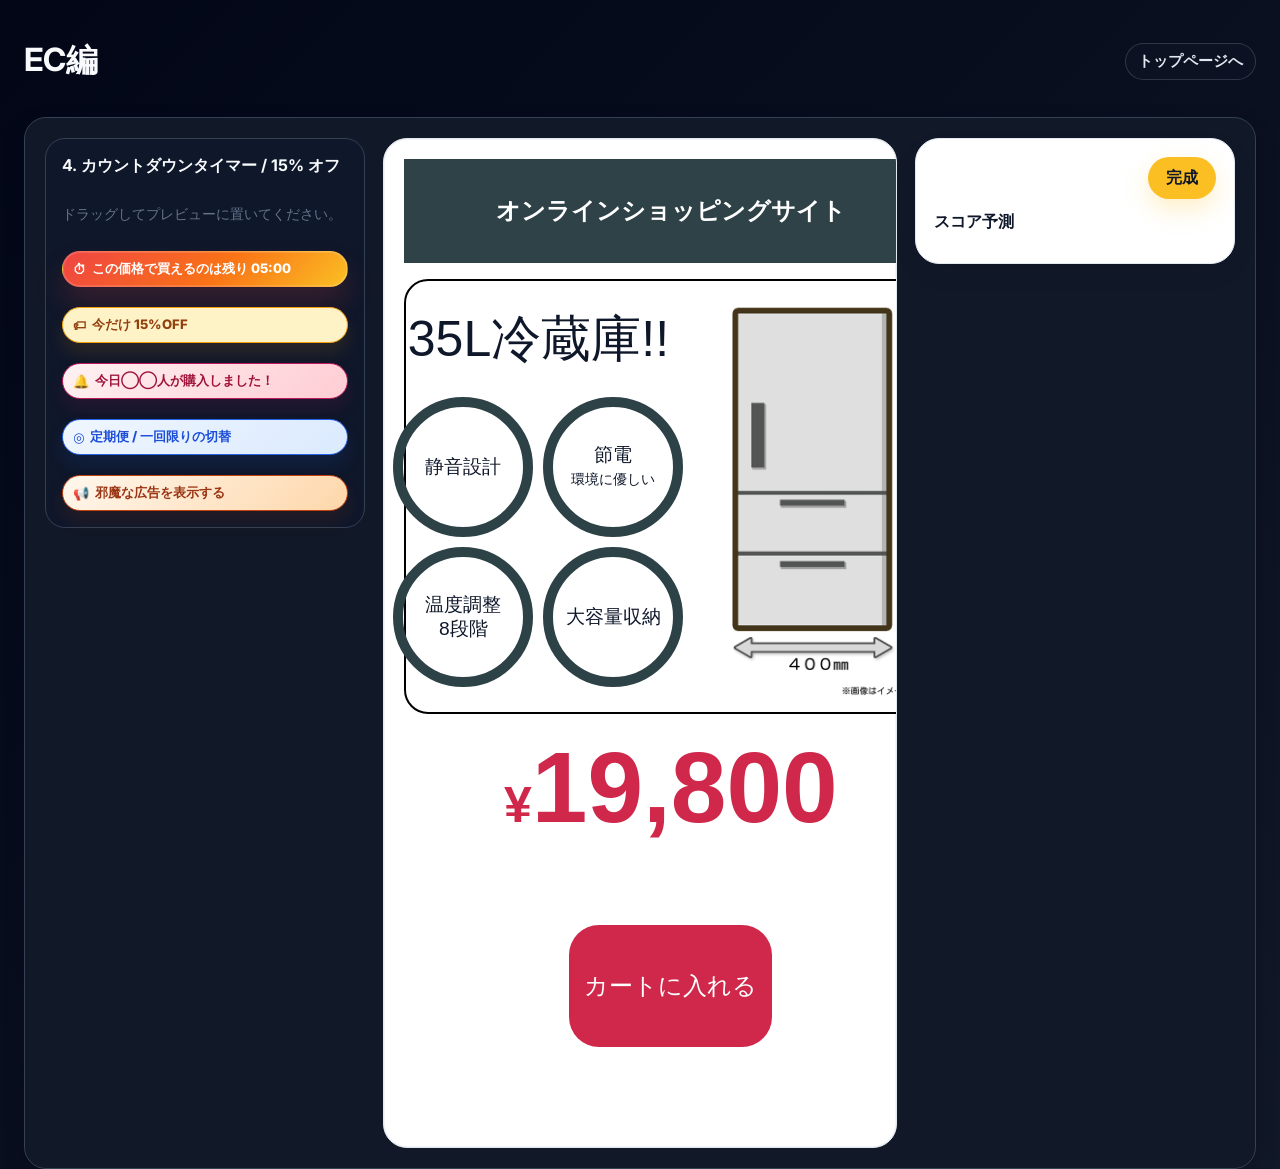
==== commit 9bcc8439: "EC-inner" ====
--- a/pages/ec.html
+++ b/pages/ec.html
@@ -5,10 +5,16 @@
   <meta name="viewport" content="width=device-width, initial-scale=1.0" />
   <title>Dark Pattern Simulator | EC編</title>
   <link rel="stylesheet" href="../css/styles.css" />
-  <link rel="stylesheet" href="../css/scenario.css" />
   <link rel="stylesheet" href="../css/ec.css" />
+
+  <link rel="preconnect" href="https://fonts.googleapis.com">
+  <link rel="preconnect" href="https://fonts.gstatic.com" crossorigin>
+  <link href="https://fonts.googleapis.com/css2?family=Inter:ital,opsz,wght@0,14..32,100..900;1,14..32,100..900&family=Kosugi+Maru&family=Zen+Maru+Gothic&display=swap" rel="stylesheet">
+
+  
 </head>
-<body class="scenario-page ec-page">
+<body class="scenario-page">
+  <div class="branch-shell">
     <header class="scenario-header">
       <h1 data-text="scenarioTitle">EC編</h1>
       <a class="scenario-home-link" href="../index.html">トップページへ</a>
@@ -42,9 +48,13 @@
             </div>
           </div>
         </div>
+
+
         <div class="branch-center">
           <div class="branch-preview" id="branchPreview"></div>
         </div>
+
+
         <div class="branch-right">
           <div class="branch-score">
             <button type="button" class="finish-button" id="finishMetricsButton" data-text="finishMetrics">完成</button>
@@ -56,6 +66,7 @@
         </div>
       </div>
     </section>
+  </div>
 
   <div class="overlay hidden" id="abOverlay">
     <div class="modal-card" id="abCard"></div>
--- a/css/styles.css
+++ b/css/styles.css
@@ -314,110 +314,7 @@
     .purchase-mode-note.visible {
       opacity: 1;
     }
-    @keyframes social-proof-pop {
-      0%, 100% { transform: translateY(0); }
-      50% { transform: translateY(-4px); }
-    }
-    @media (max-width: 720px) {
-      .social-proof-popup {
-        position: static;
-        max-width: none;
-      }
-      .purchase-mode-switch {
-        grid-template-columns: 1fr;
-      }
-    }
-    .subscription-callout {
-      position: relative;
-      width: 100%;
-      display: grid;
-      gap: 0;
-      text-align: left;
-      border: 1px solid transparent;
-      border-radius: 18px;
-      padding: 6px 10px;
-      background: #f8fafc;
-      color: #0f172a;
-      cursor: pointer;
-      transition: transform 0.2s ease, box-shadow 0.2s ease, border-color 0.2s ease, background 0.2s ease;
-    }
-    .subscription-callout:hover,
-    .subscription-callout:focus-visible {
-      transform: translateY(-1px);
-      border-color: #dbe3ea;
-    }
-    .subscription-callout.selected {
-      border-color: #dbe3ea;
-      box-shadow: 0 8px 18px rgba(15, 23, 42, 0.08);
-    }
-    .subscription-callout .subscription-change-mark {
-      position: absolute;
-      top: 6px;
-      right: 6px;
-      width: 22px;
-      height: 22px;
-      border-radius: 999px;
-      display: grid;
-      place-items: center;
-      background: #ffffff;
-      color: #2563eb;
-      font-size: 0.78rem;
-      font-weight: 900;
-      box-shadow: 0 4px 10px rgba(37, 99, 235, 0.14);
-      opacity: 0;
-      transform: scale(0.92);
-      transition: opacity 0.2s ease, transform 0.2s ease, background 0.2s ease, color 0.2s ease;
-    }
-    .subscription-callout.selected .subscription-change-mark {
-      opacity: 1;
-      transform: scale(1);
-    }
-    .subscription-callout .subscription-callout-label {
-      font-size: 0.76rem;
-      font-weight: 900;
-      letter-spacing: 0.08em;
-      text-transform: uppercase;
-      color: #2563eb;
-    }
-    .subscription-callout .subscription-callout-text {
-      line-height: 1.25;
-      color: #334155;
-      font-size: 0.92rem;
-      font-weight: 600;
-    }
-    .subscription-callout.clear {
-      background: linear-gradient(135deg, #eff6ff 0%, #ffffff 100%);
-      padding: 6px 10px;
-    }
-    .subscription-callout.clear.selected {
-      border-color: #93c5fd;
-    }
-    .subscription-callout.clear .subscription-callout-text {
-      font-size: 1rem;
-      font-weight: 800;
-      color: #0f172a;
-    }
-    .subscription-callout.clear .subscription-change-mark {
-      background: #2563eb;
-      color: #ffffff;
-    }
-    .subscription-callout.hidden {
-      background: #f8fafc;
-      padding: 6px 10px;
-    }
-    .subscription-callout.hidden.selected {
-      border-color: #e2e8f0;
-    }
-    .subscription-callout.hidden .subscription-callout-text {
-      font-size: 0.92rem;
-      color: #64748b;
-      font-weight: 500;
-      line-height: 1.25;
-    }
-    .subscription-callout.hidden .subscription-change-mark {
-      background: #e2e8f0;
-      color: #64748b;
-    }
+ 
     .scenario-page .branch-shell {
       padding-top: 18px;
     }
@@ -717,13 +614,11 @@
         align-items: flex-start;
       }
     }
+
     .branch-preview-card .subscription-callout {
       margin-top: 0;
     }
-    .branch-preview-card .product-title {
-      margin: 0;
-      font-size: 1.2rem;
-    }
+    
     .branch-preview-card .price-row {
       display: flex;
       align-items: center;
@@ -1375,7 +1270,7 @@
     }
     .product-card h3 {
       margin: 0;
-      font-size: 1.5rem;
+      font-size: 1.3rem;
     }
     .product-card p {
       margin: 0;
--- a/css/ec.css
+++ b/css/ec.css
@@ -1,158 +1,78 @@
 
 .ec-inner-page {
-  min-height: 100vh;
-  display: grid;
-  place-items: center;
-  padding: 24px;
+  font-family: 'Kosugi Maru', sans-serif;
+  text-align: center;
 }
 
-.ec-inner-page .standalone-shell {
-  width: min(100%, 980px);
-  display: grid;
-  grid-template-columns: 240px minmax(0, 1fr);
-  gap: 18px;
-  align-items: start;
+.ec-inner-page .ec-header {
+  background-color: #2E4247;
+  text-align: center;
+  color: white;
+  font-weight: normal;
+  padding: 1rem;
+  margin-bottom: 1rem;
 }
 
-.ec-inner-page .preview-controls,
-.ec-inner-page .branch-preview {
-  background: #ffffff;
-  border: 1px solid #e2e8f0;
-  box-shadow: 0 18px 40px rgba(15, 23, 42, 0.08);
+.product-card {
+  display: flex;
+  align-items: center;
+  justify-content: center;
+  border: 2px solid black;
+  padding: 1rem;
+  margin-bottom: 1rem;
 }
 
-.ec-inner-page .preview-controls {
-  border-radius: 16px;
-  padding: 16px;
-  display: grid;
-  gap: 12px;
+.product-card h3 {
+  font-size: 50px;
+  font-weight: normal;
+  margin-bottom: 0.5rem;
 }
 
-.ec-inner-page .preview-controls h1 {
-  margin: 0 0 4px;
-  font-size: 1rem;
+.product-text {
+  display: flex;
+  flex-direction: column;
+  align-items: center;
+  gap: 1rem;
 }
 
-.ec-inner-page .preview-controls label {
-  display: flex;
-  align-items: center;
-  gap: 8px;
-  color: #334155;
-  font-size: 0.92rem;
-  font-weight: 700;
-  line-height: 1.3;
+.product-features {
+  display: grid;
+  grid-template-columns: repeat(2, 0.5fr); /* 2列 */
+  gap: 10px;                              /* 円同士の間隔 */
+  justify-content: center;  
 }
 
-.ec-inner-page .preview-controls input {
-  accent-color: #2563eb;
+.feature-item {
+  width: 140px;
+  height: 140px;
+  border-radius: 50%;                     /* 円 */
+  border: 10px solid #2D4247;
+
+  display: flex;
+  flex-direction: column;
+  align-items: center;
+  justify-content: center;
+  padding: 10px;
+  font-size: 1.2rem;
+  /*行間を調整*/
+  line-height: 1.5rem;
 }
 
-.ec-inner-page .branch-preview {
-  min-height: 60vh;
+.price-main {
+  font-size: 100px;
+  color: #CF284B;
+  font-weight: bold;
+  margin: 100px;
 }
 
-@media (max-width: 760px) {
-  .ec-inner-page {
-    padding: 14px;
-  }
-
-  .ec-inner-page .standalone-shell {
-    grid-template-columns: 1fr;
-  }
-
-  .ec-inner-page .branch-preview {
-    min-height: auto;
-  }
-
-  .ec-inner-page .purchase-mode-switch {
-    grid-template-columns: 1fr;
-  }
-}
-
-.ec-page .branch-preview-card {
-  border-color: #dbe3ea;
-  background: linear-gradient(135deg, #ffffff 0%, #f8fafc 100%);
-}
-
-.ec-page .branch-preview-card .preview-tag {
-  background: #eef2ff;
-  color: #3730a3;
-}
-
-.ec-page .branch-preview-card .preview-subtle {
-  color: #64748b;
-}
-
-.ec-page .branch-preview-card .product-title {
-  color: #0f172a;
-}
-
-.ec-page .branch-preview-card .price-main {
-  color: #0f172a;
-}
-
-.ec-page .branch-preview-card .price-row .discount-inline,
-.ec-page .branch-preview-card .promo-badge {
-  background: #fef3c7;
-  color: #92400e;
-}
-
-.ec-page .branch-preview-card .price-row .timer-inline {
-  background: linear-gradient(135deg, #ef4444 0%, #f97316 55%, #fbbf24 100%);
-  color: #ffffff;
-}
-
-.ec-page .social-proof-popup {
-  background: linear-gradient(135deg, #fff7ed 0%, #fde68a 100%);
-  border-color: #f59e0b;
-}
-
-.ec-page .social-proof-badge {
-  background: #dc2626;
-  color: #ffffff;
-}
-
-.ec-page .social-proof-text {
-  color: #7c2d12;
-}
-
-.ec-page .social-proof-subtext,
-.ec-page .intrusive-ad-note {
-  color: #92400e;
-}
-
-.ec-page .intrusive-ad-banner {
-  border-color: #d97706;
-  background: linear-gradient(135deg, #fff7ed 0%, #fed7aa 100%);
-}
-
-.ec-page .intrusive-ad-label {
-  background: #1d4ed8;
-  color: #ffffff;
-}
-
-.ec-page .intrusive-ad-copy {
-  color: #7c2d12;
-}
-
-.ec-page .purchase-mode-button.active {
-  border-color: #2563eb;
-  background: linear-gradient(135deg, #eff6ff 0%, #dbeafe 100%);
-}
-
-.ec-page .purchase-mode-dot {
-  color: #2563eb;
-}
-
-.ec-page .subscription-callout {
-  background: linear-gradient(135deg, #eff6ff 0%, #ffffff 100%);
-}
-
-.ec-page .subscription-callout .subscription-change-mark {
-  background: #2563eb;
-  color: #ffffff;
-}
-
-.ec-page .branch-preview-card .preview-cta {
-  background: #16a34a;
-}
+.ec-inner-page button {
+  background-color: #CF284B;
+  color: white;
+  border: none;
+  padding: 1rem 2rem;
+  font-size: 1.5rem;
+  cursor: pointer;
+  border-radius: 30px;
+  padding: 45px 15px;
+  margin: 5rem;
+}
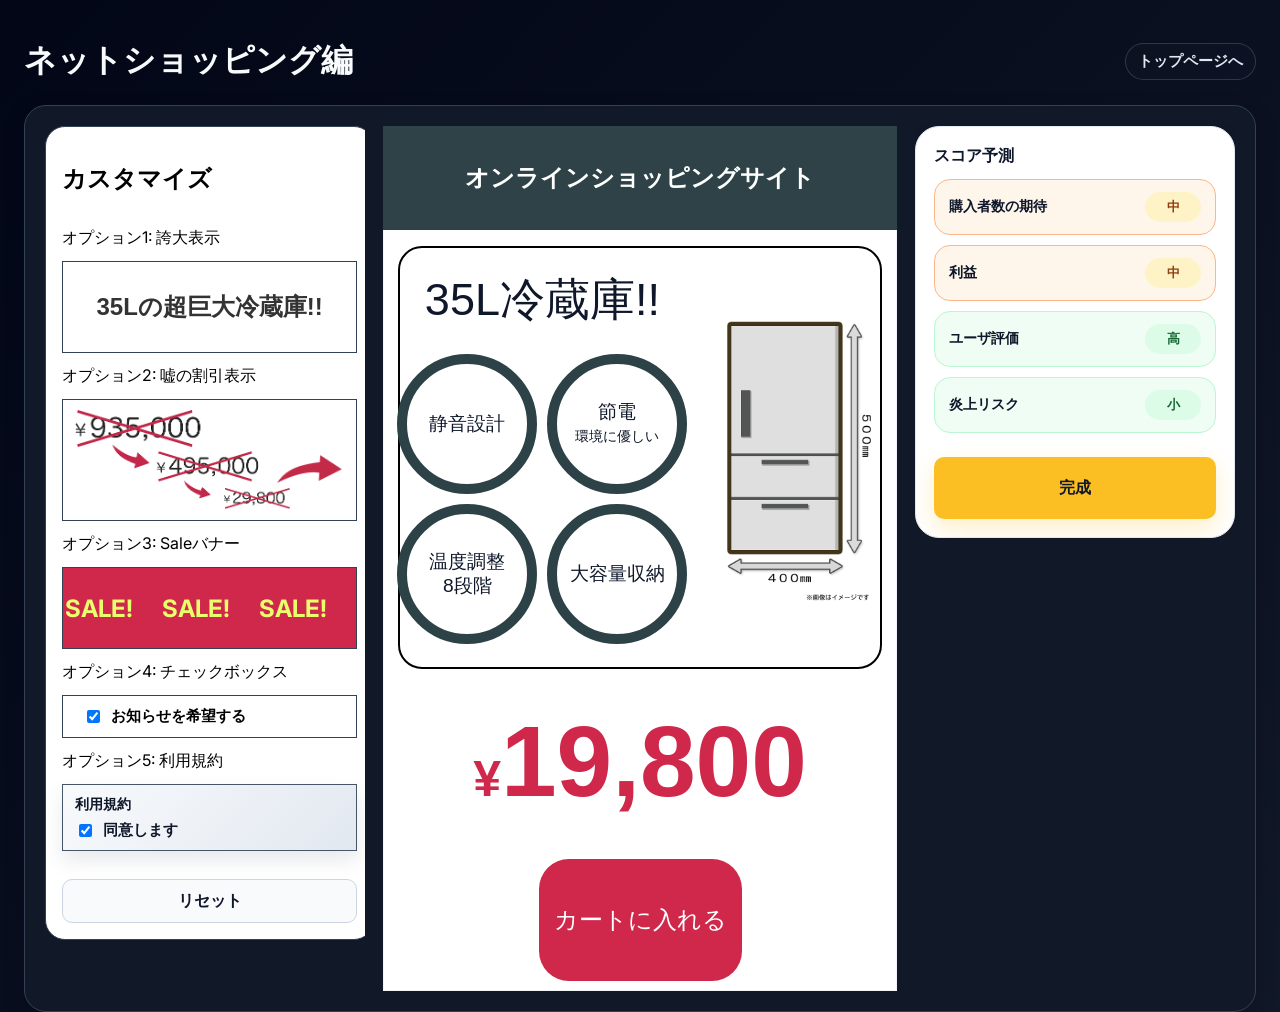
==== commit 56e8d51f: "chapter1 update" ====
--- a/pages/ec.html
+++ b/pages/ec.html
@@ -16,35 +16,50 @@
 <body class="scenario-page">
   <div class="branch-shell">
     <header class="scenario-header">
-      <h1 data-text="scenarioTitle">EC編</h1>
+      <h1 data-text="scenarioTitle">ネットショッピング編</h1>
       <a class="scenario-home-link" href="../index.html">トップページへ</a>
     </header>
     <section class="panel branch-panel">
       <div class="branch-layout">
         <div class="branch-left">
           <div class="branch-card">
-            <h3 data-text="timerLabel">4. カウントダウンタイマー / 15% オフ</h3>
-            <p class="timer-drop-hint">ドラッグしてプレビューに置いてください。</p>
-            <div id="timerDraggable" class="timer-drag-item timer-placement" data-kind="timer" draggable="true">
-              <span>⏱</span>
-              <span>この価格で買えるのは残り 05:00</span>
+            <h2>カスタマイズ</h2>
+
+            <section>オプション1: 誇大表示</section>
+            <div id="timerDraggable" class="item" back data-kind="timer" draggable="true">
+              <div class="custom-preview">
+                <h4 style="color: #333;">35Lの超巨大冷蔵庫!!</h4>
+              </div>
             </div>
-            <div id="discountDraggable" class="timer-drag-item timer-placement" data-kind="discount" draggable="true">
-              <span>🏷</span>
-              <span>今だけ 15%OFF</span>
+
+            <section>オプション2: 嘘の割引表示</section>
+            <div id="discountDraggable" class="item" background="white" data-kind="discount" draggable="true">
+              <img src="../assets/images/discount.png"  height="100" style="background: white;" alt="割引バッジ" />
             </div>
             
-            <div id="purchaseNoticeDraggable" class="timer-drag-item timer-placement" data-kind="purchaseNotice" draggable="true">
-              <span>🔔</span>
-              <span>今日◯◯人が購入しました！</span>
+            <section>オプション3: Saleバナー</section>
+            <div id="saleBadgeDraggable" class="item" data-kind="saleBadge" draggable="true">
+              <div class="sale-badge" >
+                <p> SALE! SALE! SALE! </p> 
+              </div>
             </div>
-            <div id="subscriptionSwitchDraggable" class="timer-drag-item timer-placement" data-kind="subscriptionSwitch" draggable="true">
-              <span>◎</span>
-              <span>定期便 / 一回限りの切替</span>
+
+            <section>オプション4: チェックボックス</section>
+            <div id="subscriptionSwitchDraggable" class="item" data-kind="subscriptionSwitch" draggable="true">
+              <label class="option-mini-check">
+                <div></div>
+                <input type="checkbox" checked />
+                <span>お知らせを希望する</span>
+              </label>
             </div>
-            <div id="intrusiveAdDraggable" class="timer-drag-item timer-placement" data-kind="intrusiveAd" draggable="true">
-              <span>📢</span>
-              <span>邪魔な広告を表示する</span>
+
+            <section>オプション5: 利用規約</section>
+            <div id="termsDraggable" class="item" data-kind="terms" draggable="true">
+              <div>利用規約</div>
+              <label class="option-mini-check">
+                <input type="checkbox" checked />
+                <span>同意します</span>
+              </label>
             </div>
           </div>
         </div>
@@ -57,10 +72,10 @@
 
         <div class="branch-right">
           <div class="branch-score">
-            <button type="button" class="finish-button" id="finishMetricsButton" data-text="finishMetrics">完成</button>
             <div class="branch-metrics-content" id="branchMetricsContent">
               <h3 data-text="predictionTitle">スコア予測</h3>
               <div class="branch-chart" id="branchChart"></div>
+              <button type="button" class="finish-button" id="finishMetricsButton" data-text="finishMetrics">完成</button>
             </div>
           </div>
         </div>
--- a/css/styles.css
+++ b/css/styles.css
@@ -21,6 +21,9 @@
       background: linear-gradient(135deg, #020617 0%, #111827 100%);
       color: var(--text);
     }
+    h2{
+      color: black;
+    }
     button, .card {
       font: inherit;
     }
@@ -68,18 +71,29 @@
     .branch-left {
       display: grid;
       gap: 12px;
+      position: sticky;
+      top: 16px;
+      max-height: calc(100dvh - 32px);
+      overflow: auto;
     }
     .branch-center {
       display: flex;
       justify-content: center;
+      min-width: 0;
+      width: 100%;
     }
     .branch-right {
       display: grid;
       gap: 12px;
       align-content: start;
+      position: sticky;
+      top: 16px;
+      max-height: calc(100dvh - 32px);
+      overflow: auto;
     }
     .branch-card {
-      background: #0f172a;
+      background: white;
+      color: black;
       border: 1px solid #334155;
       border-radius: 20px;
       padding: 16px;
@@ -115,17 +129,16 @@
     }
     .branch-preview {
       width: 100%;
+      min-width: 0;
       min-height: 60vh;
-      max-width: 760px;
+      max-width: 800px;
       background: #ffffff;
-      border: 1px solid #e2e8f0;
-      border-radius: 24px;
-      padding: 20px;
       display: grid;
       gap: 14px;
       color: #0f172a;
       box-shadow: inset 0 0 0 1px rgba(148,163,184,0.12);
-      overflow: auto;
+      overflow-y: auto;
+      overflow-x: hidden;
     }
     .branch-preview.drag-over {
       border-color: #2563eb;
@@ -150,74 +163,6 @@
       letter-spacing: 0.06em;
       text-transform: uppercase;
     }
-    .branch-preview-card {
-      position: relative;
-      border: 1px solid #dbe3ea;
-      border-radius: 20px;
-      padding: 18px;
-      display: grid;
-      gap: 12px;
-      background: linear-gradient(135deg, #ffffff 0%, #f8fafc 100%);
-    }
-    .branch-preview-card .preview-top {
-      display: flex;
-      justify-content: space-between;
-      align-items: center;
-      gap: 8px;
-      flex-wrap: wrap;
-    }
-    .branch-preview-card .preview-tag {
-      display: inline-flex;
-      padding: 6px 10px;
-      border-radius: 999px;
-      background: #eef2ff;
-      color: #3730a3;
-      font-weight: 800;
-      font-size: 0.8rem;
-    }
-    .branch-preview-card .preview-subtle {
-      color: #64748b;
-      font-size: 0.9rem;
-    }
-    .social-proof-popup {
-      position: absolute;
-      top: 14px;
-      right: 14px;
-      max-width: min(250px, calc(100% - 28px));
-      background: linear-gradient(135deg, #fff7ed 0%, #fde68a 100%);
-      border: 1px solid #f59e0b;
-      border-radius: 16px;
-      padding: 10px 12px;
-      box-shadow: 0 18px 30px rgba(180, 83, 9, 0.18);
-      display: grid;
-      gap: 4px;
-      z-index: 3;
-      animation: social-proof-pop 2.8s ease-in-out infinite;
-    }
-    .social-proof-badge {
-      display: inline-flex;
-      width: fit-content;
-      border-radius: 999px;
-      padding: 3px 8px;
-      background: #dc2626;
-      color: white;
-      font-size: 0.7rem;
-      font-weight: 800;
-      letter-spacing: 0.08em;
-      text-transform: uppercase;
-    }
-    .social-proof-text {
-      color: #7c2d12;
-      font-size: 0.95rem;
-      font-weight: 900;
-      line-height: 1.2;
-    }
-    .social-proof-subtext {
-      color: #92400e;
-      font-size: 0.74rem;
-      font-weight: 700;
-      line-height: 1.3;
-    }
     .intrusive-ad-banner {
       border: 1px solid #d97706;
       border-radius: 16px;
@@ -228,17 +173,6 @@
       box-shadow: 0 14px 26px rgba(217, 119, 6, 0.16);
       position: relative;
       overflow: hidden;
-    }
-    .intrusive-ad-banner::after {
-      content: '';
-      position: absolute;
-      top: -18px;
-      right: -18px;
-      width: 86px;
-      height: 86px;
-      border-radius: 50%;
-      background: rgba(255,255,255,0.22);
-      filter: blur(1px);
     }
     .intrusive-ad-label {
       display: inline-flex;
@@ -264,56 +198,6 @@
       font-size: 0.74rem;
       font-weight: 700;
     }
-    .purchase-mode-switch {
-      display: grid;
-      grid-template-columns: repeat(2, minmax(0, 1fr));
-      gap: 10px;
-      align-items: stretch;
-    }
-    .purchase-mode-button {
-      appearance: none;
-      border: 1px solid #cbd5e1;
-      background: linear-gradient(135deg, #ffffff 0%, #f8fafc 100%);
-      color: #0f172a;
-      border-radius: 16px;
-      padding: 12px 14px;
-      display: flex;
-      align-items: center;
-      gap: 8px;
-      justify-content: flex-start;
-      font-weight: 800;
-      cursor: pointer;
-      transition: transform 0.2s ease, border-color 0.2s ease, box-shadow 0.2s ease, background 0.2s ease;
-    }
-    .purchase-mode-button:hover,
-    .purchase-mode-button:focus-visible {
-      transform: translateY(-1px);
-      border-color: #2563eb;
-      box-shadow: 0 10px 20px rgba(37, 99, 235, 0.12);
-      outline: none;
-    }
-    .purchase-mode-button.active {
-      border-color: #2563eb;
-      background: linear-gradient(135deg, #eff6ff 0%, #dbeafe 100%);
-      box-shadow: 0 12px 24px rgba(37, 99, 235, 0.14);
-    }
-    .purchase-mode-dot {
-      color: #2563eb;
-      font-size: 0.84rem;
-      flex-shrink: 0;
-    }
-    .purchase-mode-note {
-      min-height: 1.1em;
-      color: #b45309;
-      font-size: 0.74rem;
-      font-weight: 700;
-      margin-top: -2px;
-      opacity: 0;
-      transition: opacity 0.2s ease;
-    }
-    .purchase-mode-note.visible {
-      opacity: 1;
-    }
  
     .scenario-page .branch-shell {
       padding-top: 18px;
@@ -322,8 +206,6 @@
       display: flex;
       justify-content: space-between;
       align-items: center;
-      gap: 12px;
-      margin-bottom: 12px;
       flex-wrap: wrap;
     }
     .scenario-topline {
@@ -331,7 +213,6 @@
       justify-content: space-between;
       align-items: center;
       gap: 12px;
-      margin-bottom: 16px;
       flex-wrap: wrap;
     }
     .scenario-badge {
@@ -615,47 +496,8 @@
       }
     }
 
-    .branch-preview-card .subscription-callout {
-      margin-top: 0;
-    }
-    
-    .branch-preview-card .price-row {
-      display: flex;
-      align-items: center;
-      flex-wrap: wrap;
-      gap: 10px;
-    }
-    .branch-preview-card .price-row .promo-badge {
-      padding: 6px 10px;
-      background: #fef3c7;
-      color: #92400e;
-      font-size: 0.8rem;
-    }
-    .branch-preview-card .price-row .timer-inline {
-      position: relative;
-      display: inline-flex;
-      align-items: center;
-      gap: 6px;
-      padding: 8px 12px;
-      border-radius: 999px;
-      border: 1px solid rgba(255, 255, 255, 0.18);
-      background: linear-gradient(135deg, #ef4444 0%, #f97316 55%, #fbbf24 100%);
-      color: #ffffff;
-      font-size: 0.95rem;
-      font-weight: 900;
-      letter-spacing: 0.03em;
-      font-variant-numeric: tabular-nums;
-    }
-    .branch-preview-card .price-row .timer-inline.selected {
-      outline: 2px dashed #ffffff;
-      outline-offset: 2px;
-      box-shadow:
-        0 18px 32px rgba(220, 38, 38, 0.34),
-        inset 0 0 0 1px rgba(255, 255, 255, 0.18);
-    }
-    .branch-preview-card .price-row .timer-inline .timer-remove,
-    .branch-preview-card .price-row .discount-remove,
     .timer-placement[data-role="timer-widget"] .timer-remove,
+    .discount-remove,
     .timer-remove {
       position: absolute;
       top: -8px;
@@ -674,93 +516,6 @@
       padding: 0;
       box-shadow: 0 6px 14px rgba(15, 23, 42, 0.18);
     }
-    .branch-preview-card .price-row .discount-inline {
-      position: relative;
-      display: inline-flex;
-      align-items: center;
-      gap: 6px;
-      cursor: pointer;
-    }
-    .branch-preview-card .price-row .discount-inline.selected {
-      outline: 2px dashed #f59e0b;
-      outline-offset: 2px;
-    }
-    .branch-preview-card .price-main {
-      font-size: 1.7rem;
-      font-weight: 800;
-      color: #0f172a;
-    }
-    .branch-preview-card .price-original {
-      position: relative;
-      display: inline-block;
-      color: #64748b;
-      font-size: 0.95rem;
-      font-weight: 700;
-      letter-spacing: 0.01em;
-      line-height: 1;
-      text-decoration: none;
-    }
-    .branch-preview-card .price-original::after {
-      content: '';
-      position: absolute;
-      left: -0.18em;
-      right: -0.18em;
-      top: 50%;
-      height: 0.12em;
-      transform: translateY(-50%) rotate(-6deg);
-      transform-origin: center;
-      background: #ef4444;
-      border-radius: 999px;
-      color: #ef4444;
-      pointer-events: none;
-    }
-    .branch-preview-card .promo-badges {
-      display: flex;
-      flex-wrap: wrap;
-      gap: 8px;
-      align-items: flex-start;
-    }
-    .branch-preview-card .promo-badge {
-      display: inline-flex;
-      border-radius: 999px;
-      padding: 7px 10px;
-      background: #fef3c7;
-      color: #92400e;
-      font-weight: 700;
-      font-size: 0.82rem;
-    }
-    .branch-preview-card .promo-badge.timer-badge {
-      background: #fef2f2;
-      border: 1px solid #fecaca;
-      color: #dc2626;
-      font-size: 1rem;
-      font-weight: 900;
-      letter-spacing: 0.08em;
-      box-shadow: 0 4px 12px rgba(220, 38, 38, 0.14);
-      font-variant-numeric: tabular-nums;
-    }
-    .branch-preview-card .promo-timer-note {
-      color: #dc2626;
-      font-size: 0.78rem;
-      font-weight: 800;
-      letter-spacing: 0.04em;
-      margin-right: 8px;
-      text-transform: none;
-    }
-    .branch-preview-card .promo-badge.soft {
-      background: #f1f5f9;
-      color: #475569;
-    }
-    .branch-preview-card .preview-cta {
-      width: 100%;
-      padding: 13px 16px;
-      border: none;
-      border-radius: 14px;
-      background: #16a34a;
-      color: white;
-      font-weight: 800;
-      cursor: pointer;
-    }
     .branch-score {
       background: #ffffff;
       border: 1px solid #e2e8f0;
@@ -783,12 +538,13 @@
       display: grid;
     }
     .finish-button {
-      justify-self: end;
+      
       border: none;
-      border-radius: 999px;
+      border-radius: 10px;
       background: #fbbf24;
       color: #111827;
-      padding: 10px 18px;
+      padding: 20px;
+      margin-top: 12px;
       font-weight: 800;
       cursor: pointer;
       box-shadow: 0 10px 24px rgba(251, 191, 36, 0.25);
@@ -796,6 +552,7 @@
     .finish-button:hover {
       transform: translateY(-1px);
     }
+    .item,
     .timer-drag-item {
       display: inline-flex;
       align-items: center;
@@ -803,7 +560,6 @@
       width: 100%;
       justify-content: flex-start;
       padding: 10px 12px;
-      border-radius: 999px;
       border: 1px solid transparent;
       font-weight: 800;
       font-size: 0.9rem;
@@ -812,130 +568,169 @@
       position: relative;
       transition: transform 0.2s ease, opacity 0.2s ease, filter 0.2s ease, box-shadow 0.2s ease, background 0.2s ease;
     }
-    .timer-drag-item + .timer-drag-item {
-      margin-top: 8px;
-    }
-    .timer-drag-item[data-kind="timer"] {
-      border-color: rgba(255, 255, 255, 0.18);
-      background: linear-gradient(135deg, #ef4444 0%, #f97316 55%, #fbbf24 100%);
-      color: #ffffff;
-      box-shadow:
-        0 16px 28px rgba(239, 68, 68, 0.18),
-        inset 0 0 0 1px rgba(255, 255, 255, 0.12);
-    }
-    .timer-drag-item[data-kind="discount"] {
-      border-color: #f59e0b;
-      background: #fef3c7;
-      color: #92400e;
-      box-shadow: 0 10px 18px rgba(245, 158, 11, 0.12);
-    }
-    .timer-drag-item[data-kind="purchaseNotice"] {
-      border-color: #be185d;
-      background: linear-gradient(135deg, #fff1f2 0%, #fecdd3 100%);
-      color: #9f1239;
-      box-shadow: 0 10px 18px rgba(190, 24, 93, 0.12);
-    }
-    .timer-drag-item[data-kind="subscriptionSwitch"] {
-      border-color: #2563eb;
-      background: linear-gradient(135deg, #eff6ff 0%, #dbeafe 100%);
-      color: #1d4ed8;
-      box-shadow: 0 10px 18px rgba(37, 99, 235, 0.12);
-    }
-    .timer-drag-item[data-kind="intrusiveAd"] {
-      border-color: #c2410c;
-      background: linear-gradient(135deg, #fff7ed 0%, #fed7aa 100%);
-      color: #9a3412;
-      box-shadow: 0 10px 18px rgba(194, 65, 12, 0.12);
-    }
+    .item {
+      background: white;
+      flex-direction: column;
+      align-items: flex-start;
+      border: 1px solid #334155;
+    }
+    .item h3 {
+      margin: 0;
+      font-size: 1rem;
+      line-height: 1.4;
+    }
+    .item[data-kind="discount"] {
+      background: #ffffff;
+    }
+    .item[data-kind="saleBadge"] {
+      padding: 0;
+      overflow: hidden;
+    }
+    .item[data-kind="saleBadge"] .sale-badge {
+      width: 100%;
+    }
+    .item.placed,
     .timer-drag-item.placed {
-      opacity: 0.48;
-      filter: grayscale(0.95) saturate(0.35);
+      opacity: 0.38;
+      filter: grayscale(1) saturate(0.15);
+      cursor: not-allowed;
+      pointer-events: none;
       box-shadow: none;
     }
-    .timer-drag-item.placed:hover {
-      transform: none;
-    }
-    .timer-drop-hint {
-      color: #64748b;
-      font-size: 0.9rem;
-      line-height: 1.5;
-    }
-    .timer-placement {
-      display: inline-flex;
-      align-items: center;
-      gap: 6px;
-      padding: 8px 10px;
-      border-radius: 999px;
-      border: 1px solid #f59e0b;
-      background: #fff7ed;
-      color: #c2410c;
-      font-weight: 800;
-      font-size: 0.82rem;
-      position: relative;
-    }
-    .timer-placement[data-role="timer-widget"] {
-      min-width: min(100%, 280px);
-      padding: 12px 14px 12px 16px;
-      border: 1px solid rgba(255, 255, 255, 0.18);
-      background: linear-gradient(135deg, #ef4444 0%, #f97316 55%, #fbbf24 100%);
-      color: #ffffff;
-      box-shadow:
-        0 16px 28px rgba(239, 68, 68, 0.28),
-        inset 0 0 0 1px rgba(255, 255, 255, 0.14);
-      font-size: 0.95rem;
-      letter-spacing: 0.03em;
-      animation: timer-pulse 1.8s ease-in-out infinite;
-    }
-    .timer-placement[data-role="timer-widget"]::before {
-      content: 'COUNTDOWN';
+    .item.placed::after,
+    .timer-drag-item.placed::after {
+      content: '使用中';
       position: absolute;
-      top: -10px;
-      left: 12px;
-      padding: 2px 8px;
-      border-radius: 999px;
-      background: rgba(17, 24, 39, 0.94);
-      color: #fde68a;
-      font-size: 0.65rem;
+      top: 8px;
+      right: 8px;
+      padding: 3px 8px;
+      border-radius: 999px;
+      background: #e5e7eb;
+      color: #475569;
+      font-size: 0.72rem;
       font-weight: 900;
-      letter-spacing: 0.16em;
-    }
-    .timer-placement[data-role="timer-widget"] > span:first-child {
-      font-size: 1.1rem;
-      filter: drop-shadow(0 2px 4px rgba(0, 0, 0, 0.18));
-    }
-    .timer-placement[data-role="timer-widget"] > span:nth-child(2) {
-      font-size: 1.1rem;
+    }
+    .branch-reset-button {
+      width: 100%;
+      margin-top: 16px;
+      border: 1px solid #cbd5e1;
+      background: #f8fafc;
+      color: #0f172a;
+      border-radius: 10px;
+      padding: 10px 12px;
       font-weight: 900;
-      letter-spacing: 0.08em;
-      text-shadow: 0 1px 2px rgba(0, 0, 0, 0.12);
-    }
-    .timer-placement.selected {
-      outline: 2px dashed #dc2626;
-      outline-offset: 4px;
-      background: #fff1f2;
-    }
-    .timer-placement[data-role="timer-widget"].selected {
-      outline-color: #ffffff;
-      background: linear-gradient(135deg, #dc2626 0%, #fb7185 100%);
-      box-shadow:
-        0 18px 32px rgba(220, 38, 38, 0.34),
-        inset 0 0 0 1px rgba(255, 255, 255, 0.18);
-    }
-    .branch-preview-card .subscription-callout + .price-row {
-      margin-top: 2px;
-    }
+      cursor: pointer;
+      transition: background 0.2s ease, transform 0.2s ease, border-color 0.2s ease;
+    }
+    .branch-reset-button:hover {
+      background: #eef2f7;
+      border-color: #94a3b8;
+      transform: translateY(-1px);
+    }
+   
+    
+    .timer-drag-item[data-kind="terms"],
+    .item[data-kind="terms"] {
+      border-color: #475569;
+      background: linear-gradient(135deg, #f8fafc 0%, #e2e8f0 100%);
+      color: #0f172a;
+      box-shadow: 0 10px 18px rgba(71, 85, 105, 0.12);
+    }
+   
+    
     .subscription-widget-shell {
       position: relative;
       display: grid;
       gap: 8px;
-    }
-    .subscription-widget-shell.selected .subscription-callout {
+      width: fit-content;
+      max-width: calc(100% - 24px);
+      margin: 12px auto 0;
+      text-align: left;
+    }
+    .subscription-widget-shell.selected {
+      outline: 2px dashed #2563eb;
+      outline-offset: 4px;
+      border-radius: 16px;
+    }
+    .consent-checklist-items {
+      display: grid;
+      gap: 0px;
+    }
+    .consent-checkbox-item {
+      display: inline-flex;
+      align-items: flex-start;
+      gap: 8px;
+      width: fit-content;
+      max-width: 100%;
+      padding: 10px 12px;
+      color: #0f172a;
+      font-size: 0.92rem;
+      font-weight: 700;
+      cursor: pointer;
+    }
+    .consent-checkbox-item.checked {
       border-color: #93c5fd;
-      box-shadow: 0 0 0 3px rgba(59, 130, 246, 0.16);
+      background: #eff6ff;
+    }
+    .consent-checkbox-item input {
+      margin-top: 3px;
+      flex: 0 0 auto;
+    }
+    .terms-widget-shell {
+      position: relative;
+      display: grid;
+      gap: 10px;
+      width: min(620px, calc(100% - 24px));
+      margin: 12px auto 0;
+      padding: 14px;
+      border: 1px solid #cbd5e1;
+      border-radius: 14px;
+      background: #f8fafc;
+      color: #0f172a;
+      text-align: left;
+    }
+    .terms-widget-shell.selected {
+      outline: 2px dashed #475569;
+      outline-offset: 4px;
+    }
+    .terms-widget-title {
+      color: #334155;
+      font-size: 0.9rem;
+      font-weight: 900;
+    }
+    .terms-frame {
+      width: 100%;
+      height: 170px;
+      border: 1px solid #cbd5e1;
+      border-radius: 10px;
+      background: #ffffff;
+    }
+    .terms-agree-row,
+    .option-mini-check {
+      display: inline-flex;
+      align-items: center;
+      gap: 8px;
+      width: fit-content;
+      font-size: 0.92rem;
+      font-weight: 800;
+      line-height: 1.4;
+    }
+    .terms-agree-row {
+      padding: 8px 10px;
+      border: 1px solid #cbd5e1;
+      border-radius: 10px;
+      background: #ffffff;
+      cursor: pointer;
+    }
+    .terms-agree-row.checked {
+      border-color: #93c5fd;
+      background: #eff6ff;
     }
     .subscription-remove,
-    .social-proof-remove,
-    .intrusive-ad-remove {
+    .sale-badge-remove,
+    .discount-remove,
+    .intrusive-ad-remove,
+    .terms-remove {
       position: absolute;
       top: -8px;
       right: -8px;
@@ -953,10 +748,21 @@
       padding: 0;
       box-shadow: 0 6px 14px rgba(15, 23, 42, 0.18);
     }
-    .social-proof-popup {
+    .sale-badge {
       position: relative;
     }
-    .social-proof-popup.selected {
+    .discount-inline {
+      position: relative;
+      display: inline-flex;
+      align-items: center;
+      justify-content: center;
+      cursor: pointer;
+    }
+    .discount-inline.selected {
+      outline: 2px dashed #f59e0b;
+      outline-offset: 4px;
+    }
+    .sale-badge.selected {
       outline: 2px dashed #be185d;
       outline-offset: 4px;
     }
@@ -1049,13 +855,28 @@
       border-color: #fecaca;
       background: #fff1f2;
     }
+    .prediction-item.positive-high,
+    .prediction-item.negative-low {
+      border-color: #bbf7d0;
+      background: #f0fdf4;
+    }
     .prediction-item.mid {
-      border-color: #fde68a;
-      background: #fffbeb;
+      border-color: #fdb68a;
+      background: #fff6eb;
+    }
+    .prediction-item.positive-mid,
+    .prediction-item.negative-mid {
+      border-color: #fdb68a;
+      background: #fff6eb;
     }
     .prediction-item.low {
       border-color: #bbf7d0;
       background: #f0fdf4;
+    }
+    .prediction-item.positive-low,
+    .prediction-item.negative-high {
+      border-color: #fecaca;
+      background: #fff1f2;
     }
     .prediction-label {
       font-size: 0.9rem;
@@ -1082,13 +903,28 @@
       background: #fee2e2;
       color: #b91c1c;
     }
+    .prediction-pill.positive-high,
+    .prediction-pill.negative-low {
+      background: #dcfce7;
+      color: #166534;
+    }
     .prediction-pill.mid {
       background: #fef3c7;
       color: #92400e;
     }
+    .prediction-pill.positive-mid,
+    .prediction-pill.negative-mid {
+      background: #fef3c7;
+      color: #92400e;
+    }
     .prediction-pill.low {
       background: #dcfce7;
       color: #166534;
+    }
+    .prediction-pill.positive-low,
+    .prediction-pill.negative-high {
+      background: #fee2e2;
+      color: #b91c1c;
     }
     .branch-chart-grid {
       display: grid;
@@ -1131,11 +967,7 @@
       box-shadow: 0 8px 20px rgba(2,6,23,0.25);
       padding: 20px;
     }
-    .panel h2 {
-      margin: 0 0 16px;
-      font-size: 1.15rem;
-      color: #e2e8f0;
-    }
+
     .panel-sub {
       margin-bottom: 22px;
     }
@@ -1692,6 +1524,10 @@
     }
     .modal-card.result-modal {
       width: min(1040px, 100%);
+      max-height: calc(100dvh - 40px);
+      overflow-y: auto;
+      overscroll-behavior: contain;
+      -webkit-overflow-scrolling: touch;
     }
     .result-layout {
       display: grid;
@@ -1720,7 +1556,7 @@
     }
     .result-grid {
       display: grid;
-      grid-template-columns: minmax(0, 1fr) minmax(0, 1fr);
+      grid-template-columns: repeat(4, minmax(0, 1fr));
       gap: 16px;
       align-items: stretch;
     }
@@ -1770,26 +1606,35 @@
       gap: 10px;
     }
     .result-bar {
-      width: 22px;
+      width: 34px;
       height: 220px;
       display: flex;
       align-items: flex-end;
       background: #e2e8f0;
       overflow: hidden;
-      border-radius: 0;
+      border-radius: 999px 999px 6px 6px;
       margin-inline: auto;
+    }
+    .result-bar.buyers {
+      background: #dbeafe;
+      box-shadow: inset 0 0 0 1px #bfdbfe;
+    }
+    .result-bar.profit {
+      background: #ede9fe;
+      box-shadow: inset 0 0 0 1px #ddd6fe;
     }
     .result-bar-fill {
       width: 100%;
       transform-origin: bottom;
       transform: scaleY(0);
       transition: transform 900ms cubic-bezier(0.22, 1, 0.36, 1);
+      border-radius: inherit;
     }
     .result-bar-fill.buyers {
-      background: linear-gradient(180deg, #60a5fa 0%, #2563eb 100%);
+      background: linear-gradient(180deg, #22c55e 0%, #16a34a 100%);
     }
     .result-bar-fill.profit {
-      background: linear-gradient(180deg, #a78bfa 0%, #7c3aed 100%);
+      background: linear-gradient(180deg, #f59e0b 0%, #d97706 100%);
     }
     .result-bar-value {
       font-size: 1rem;
@@ -1826,7 +1671,7 @@
       color: #f59e0b;
       transition: width 900ms cubic-bezier(0.22, 1, 0.36, 1);
     }
-    .result-trust-wrap {
+    .result-flame-risk-wrap {
       display: grid;
       place-items: center;
       gap: 10px;
@@ -1842,6 +1687,9 @@
       display: grid;
       place-items: center;
       box-shadow: inset 0 0 0 1px rgba(255,255,255,0.6);
+    }
+    .result-pie-risk {
+      background: conic-gradient(#ef4444 var(--result-pie-progress, 0%), #fee2e2 0);
     }
     .result-pie::after {
       content: '';
@@ -2028,6 +1876,12 @@
       .main { grid-template-columns: 1fr; }
       .top-bar { grid-template-columns: repeat(3, minmax(120px, 1fr)); }
       .branch-layout { grid-template-columns: 1fr; }
+      .branch-left,
+      .branch-right {
+        position: static;
+        max-height: none;
+        overflow: visible;
+      }
       .branch-center { justify-content: stretch; }
       .branch-preview { min-height: auto; }
       .branch-preview { max-width: none; }
@@ -2063,3 +1917,5 @@
     .lang-btn:hover {
       transform: translateY(-1px);
     }
+
+  
--- a/css/ec.css
+++ b/css/ec.css
@@ -1,7 +1,8 @@
-
 .ec-inner-page {
   font-family: 'Kosugi Maru', sans-serif;
   text-align: center;
+  max-width: 100%;
+  overflow-x: hidden;
 }
 
 .ec-inner-page .ec-header {
@@ -20,12 +21,39 @@
   border: 2px solid black;
   padding: 1rem;
   margin-bottom: 1rem;
+  /* padding: 10px; */
+  margin: 15px;
 }
 
 .product-card h3 {
-  font-size: 50px;
+  font-size: 45px;
+  white-space: nowrap;
   font-weight: normal;
   margin-bottom: 0.5rem;
+}
+
+.product-title-wrap,
+.product-title {
+  position: relative;
+}
+
+.product-title-wrap.selected {
+  outline: 2px dashed #dc2626;
+  outline-offset: 4px;
+}
+
+.campaign-label {
+  display: inline-block;
+  padding: 0.5rem 1rem;
+  margin-bottom: 1rem;
+  background-color: #CF284B;
+  color: white;
+  border-radius: 40px;
+  font-family: 'Inter', sans-serif;
+  font-size: 1rem;
+  font-weight: 900;
+  letter-spacing: 0.08em;
+  
 }
 
 .product-text {
@@ -58,14 +86,23 @@
   line-height: 1.5rem;
 }
 
+/* 価格 */
+.price-section {
+  display: flex;
+  flex-direction: row;
+  align-items: center;
+  justify-content: center;
+  margin: 10px;
+}
+
 .price-main {
   font-size: 100px;
   color: #CF284B;
   font-weight: bold;
-  margin: 100px;
+  margin: 20px;
 }
 
-.ec-inner-page button {
+.ec-inner-page .purchaseButton {
   background-color: #CF284B;
   color: white;
   border: none;
@@ -74,5 +111,70 @@
   cursor: pointer;
   border-radius: 30px;
   padding: 45px 15px;
-  margin: 5rem;
-}+  margin: 10px;
+}
+
+
+/* SALEバッジ */
+.sale-badge {
+  font-family: 'Inter', sans-serif;
+  font-weight: bold;
+  font-size: 1.5rem;
+  color: #E7FF6D;
+  background-color: #CF284B;
+  padding: 0.1rem;
+  text-align: center;
+  text-wrap: nowrap;
+  word-spacing: 1em;
+} 
+
+.sale-badge p {
+  padding-right: 4rem;
+} 
+
+.ec-inner-page .sale-marquee {
+  width: 100%;
+  max-width: 100%;
+  overflow: hidden;
+  box-sizing: border-box;
+}
+
+.ec-inner-page .sale-marquee p {
+  display: flex;
+  width: 200%;
+  min-width: 200%;
+  padding-right: 0;
+  margin: 0;
+  animation: sale-marquee-scroll 9s linear infinite;
+}
+
+.ec-inner-page .sale-marquee span {
+  flex: 0 0 50%;
+  padding-right: 2.5rem;
+}
+
+.custom-preview {
+  background: white;
+  text-align: center;
+  padding: 1rem;
+  width: 100%;
+}
+
+h4 {
+  font-family: 'Kosugi Maru', sans-serif;
+  font-size: 1.5rem;
+  font-weight: bold;
+  color: #CF284B;
+  margin: 0;
+  padding: 0.2rem;
+}
+
+
+@keyframes sale-marquee-scroll {
+  from {
+    transform: translateX(0);
+  }
+  to {
+    transform: translateX(-50%);
+  }
+}
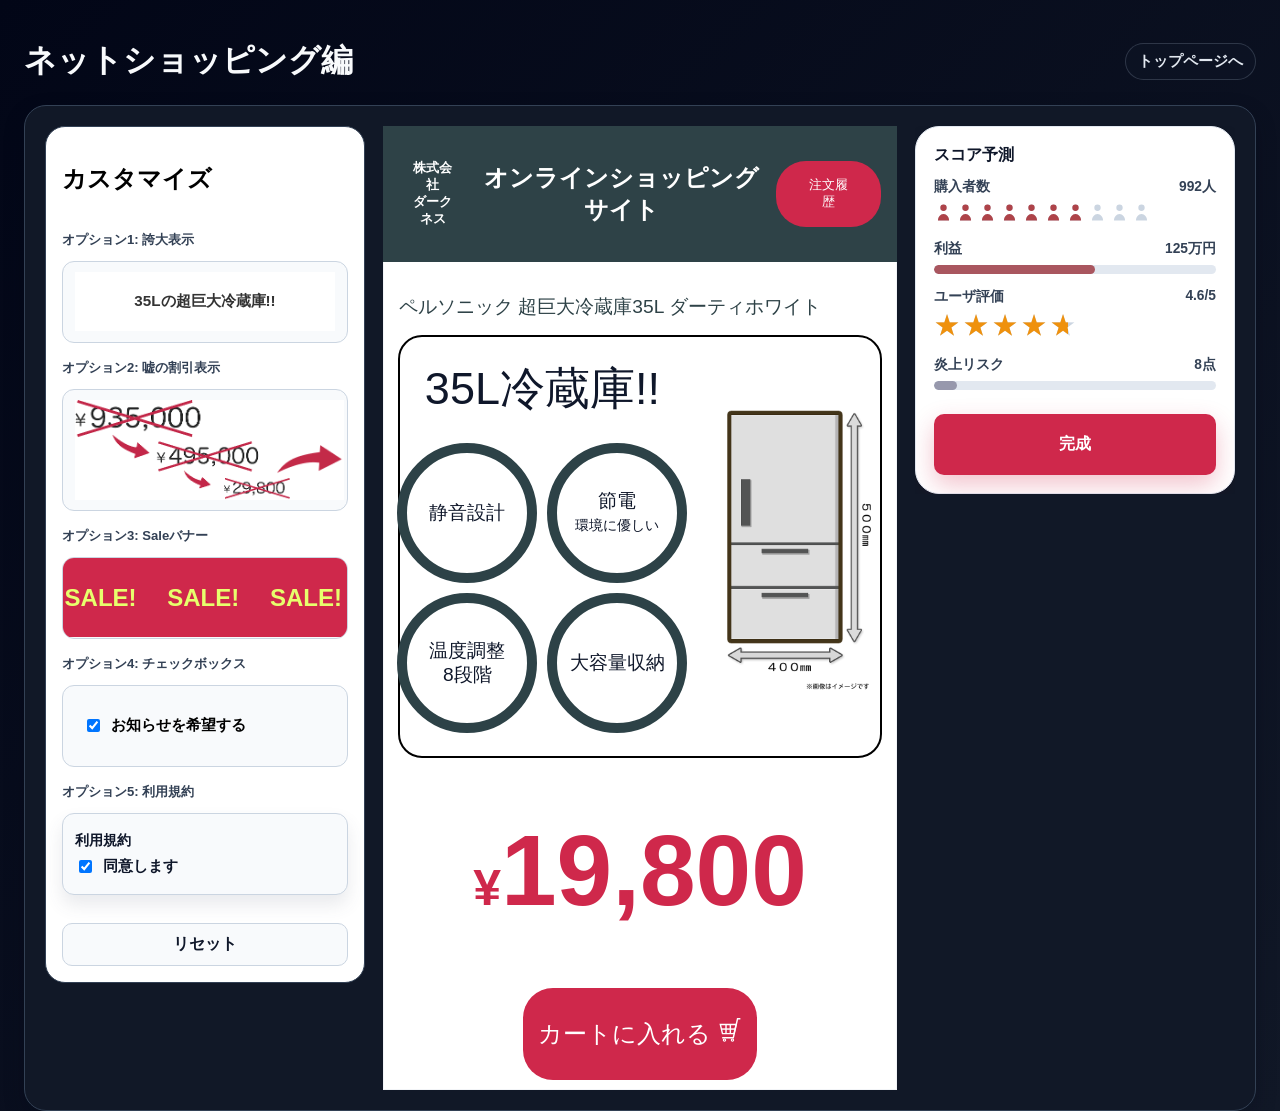
==== commit 1f4f127d: "touitsu" ====
--- a/pages/ec.html
+++ b/pages/ec.html
@@ -13,7 +13,7 @@
 
   
 </head>
-<body class="scenario-page">
+<body class="scenario-page ec-page">
   <div class="branch-shell">
     <header class="scenario-header">
       <h1 data-text="scenarioTitle">ネットショッピング編</h1>
--- a/css/ec.css
+++ b/css/ec.css
@@ -6,12 +6,45 @@
 }
 
 .ec-inner-page .ec-header {
+  display: flex;
+  flex-direction: row;
+  justify-content: space-between;
+  align-items: center;
+  gap: 1rem;
   background-color: #2E4247;
   text-align: center;
   color: white;
   font-weight: normal;
   padding: 1rem;
   margin-bottom: 1rem;
+}
+
+.ec-inner-page .ec-header h2 {
+  color: white;
+  font-size: 0.8rem;
+  margin: 0;
+  padding: 0.5rem;
+}
+
+.ec-inner-page .ec-header button {
+  background-color: #CF284B;
+  color: white;
+  border: none;
+  font-size: 0.8rem;
+  font-weight: normal;
+  padding: 1rem 2rem;
+  cursor: pointer;
+  border-radius: 30px;
+}
+
+h3.ec-caption {
+  text-align: left;
+  font-family: 'Kosugi Maru', sans-serif;
+  font-size: 1.2rem;
+  font-weight: normal;
+  color: #2E4247;
+  margin: 0;
+  padding: 1rem 1rem 0rem 1rem;
 }
 
 .product-card {
@@ -102,7 +135,26 @@
   margin: 20px;
 }
 
+.price-appeal {
+  display: flex;
+  flex-direction: column;
+  justify-content: center;
+  margin: 20px;
+}
+
+.discount-appeal {
+  font-size: 1rem;
+  text-align: left;
+  background-color: #CF284B;
+  color: white;
+  font-weight: bold;
+  padding: 0rem 2rem;
+  margin: 10px;
+  transform: rotate(-5deg) translateY(20px);
+}
+
 .ec-inner-page .purchaseButton {
+
   background-color: #CF284B;
   color: white;
   border: none;
@@ -110,7 +162,7 @@
   font-size: 1.5rem;
   cursor: pointer;
   border-radius: 30px;
-  padding: 45px 15px;
+  padding: 30px 15px;
   margin: 10px;
 }
 
@@ -178,3 +230,296 @@
     transform: translateX(-50%);
   }
 }
+
+/* EC編の操作パネル・評価・結果表示をサブスク編のトーンへ統一 */
+.ec-page,
+.ec-page * {
+  font-family: 'Kosugi Maru', sans-serif;
+}
+
+.ec-page .item {
+  min-height: 82px;
+  justify-content: center;
+  border: 1px solid #cbd5e1;
+  border-radius: 12px;
+  overflow: hidden;
+  background: #f8fafc;
+}
+
+.ec-page .branch-card section {
+  margin-top: 4px;
+  color: #334155;
+  font-size: 0.82rem;
+  font-weight: 800;
+}
+
+.ec-page .item h4 {
+  font-size: 0.95rem;
+}
+
+.ec-page .item.placed {
+  pointer-events: auto;
+  cursor: pointer;
+  opacity: 1;
+  filter: none;
+}
+
+.ec-page .item.placed img {
+  opacity: 0.38;
+  filter: grayscale(1) saturate(0.15);
+}
+
+.ec-page .branch-card .item.placed::after {
+  background: #cf284b !important;
+  color: #fff !important;
+}
+
+.ec-page .branch-score {
+  border-radius: 24px;
+  border-color: #e2e8f0;
+  box-shadow: 0 10px 24px rgba(15, 23, 42, 0.06);
+}
+
+.ec-page .finish-button {
+  background: #cf284b;
+  color: #fff;
+  box-shadow: 0 10px 24px rgba(207, 40, 75, 0.28);
+}
+
+.ec-page .prediction-item,
+.ec-page .prediction-item.positive-high,
+.ec-page .prediction-item.positive-mid,
+.ec-page .prediction-item.positive-low,
+.ec-page .prediction-item.negative-high,
+.ec-page .prediction-item.negative-mid,
+.ec-page .prediction-item.negative-low {
+  border-color: #e2e8f0;
+  background: #f8fafc;
+}
+
+.ec-page .prediction-pill,
+.ec-page .prediction-pill.positive-high,
+.ec-page .prediction-pill.positive-mid,
+.ec-page .prediction-pill.positive-low,
+.ec-page .prediction-pill.negative-high,
+.ec-page .prediction-pill.negative-mid,
+.ec-page .prediction-pill.negative-low {
+  background: #fff1f2;
+  color: #b91c1c;
+}
+
+.ec-page .result-summary {
+  background: #fff1f2;
+  border-color: #fecdd3;
+}
+
+.ec-page .result-summary-label {
+  color: #9f1239;
+}
+
+.ec-page .result-card {
+  border-radius: 20px;
+}
+
+.ec-page .result-bar.buyers,
+.ec-page .result-bar.profit {
+  background: #e2e8f0;
+  box-shadow: none;
+}
+
+.ec-page .result-bar-fill.buyers,
+.ec-page .result-bar-fill.profit {
+  background: linear-gradient(180deg, #ef4444 0%, #b91c1c 100%);
+}
+
+.ec-page .result-review-card,
+.ec-page .result-review-card * {
+  font-family: Inter, ui-sans-serif, system-ui, sans-serif;
+}
+
+.ec-page .ec-score-metrics {
+  display: grid;
+  gap: 14px;
+}
+
+.ec-page .ec-score-metric label {
+  display: flex;
+  justify-content: space-between;
+  gap: 8px;
+  color: #334155;
+  font-size: 0.86rem;
+  font-weight: 800;
+}
+
+.ec-page .ec-score-track {
+  height: 9px;
+  margin-top: 7px;
+  overflow: hidden;
+  border-radius: 999px;
+  background: #e2e8f0;
+}
+
+.ec-page .ec-score-track span {
+  display: block;
+  height: 100%;
+  border-radius: inherit;
+  transition: width 0.25s ease;
+}
+
+.ec-page .ec-score-persons,
+.ec-page .ec-score-stars {
+  position: relative;
+  display: inline-flex;
+  width: 100%;
+  max-width: 220px;
+  margin-top: 7px;
+  overflow: hidden;
+  color: #cbd5e1;
+}
+
+.ec-page .ec-score-person-base,
+.ec-page .ec-score-person-fill {
+  display: flex;
+  gap: 3px;
+}
+
+.ec-page .ec-score-person-fill,
+.ec-page .ec-score-stars-fill {
+  position: absolute;
+  top: 0;
+  left: 0;
+  overflow: hidden;
+  white-space: nowrap;
+}
+
+.ec-page .ec-person-icon {
+  display: block;
+  flex: 0 0 19px;
+  width: 19px;
+  height: 19px;
+  fill: currentColor;
+}
+
+.ec-page .ec-score-stars {
+  display: inline-block;
+  width: auto;
+  font-size: 1.6rem;
+  line-height: 1;
+  letter-spacing: 0.12em;
+  white-space: nowrap;
+}
+
+.ec-page .ec-result-summary {
+  margin: 0 0 16px;
+  padding: 16px 18px;
+  border: 1px solid #fecdd3;
+  border-radius: 18px;
+  background: #fff1f2;
+  color: #334155;
+}
+
+.ec-page .ec-result-summary h4 {
+  margin: 0 0 7px;
+  color: #9f1239;
+  font-size: 1.05rem;
+}
+
+.ec-page .ec-result-summary p {
+  margin: 0;
+  line-height: 1.7;
+}
+
+.ec-page .ec-result-grid {
+  display: grid;
+  grid-template-columns: repeat(4, minmax(0, 1fr));
+  gap: 16px;
+}
+
+.ec-page .ec-result-card,
+.ec-page .ec-result-visual {
+  display: grid;
+  justify-items: center;
+}
+
+.ec-page .ec-result-visual {
+  min-height: 200px;
+  align-content: center;
+  gap: 14px;
+}
+
+.ec-page .ec-result-person-scale {
+  display: grid;
+  gap: 5px;
+  color: #cbd5e1;
+}
+
+.ec-page .ec-result-person-row {
+  position: relative;
+  display: flex;
+  width: 136px;
+  height: 24px;
+  overflow: hidden;
+}
+
+.ec-page .ec-result-person-base,
+.ec-page .ec-result-person-fill {
+  display: flex;
+  gap: 4px;
+}
+
+.ec-page .ec-result-person-row .ec-person-icon {
+  flex-basis: 24px;
+  width: 24px;
+  height: 24px;
+}
+
+.ec-page .ec-result-person-fill {
+  position: absolute;
+  top: 0;
+  left: 0;
+  overflow: hidden;
+  white-space: nowrap;
+  transition: width 900ms cubic-bezier(.22, 1, .36, 1);
+}
+
+.ec-page .ec-result-large-scale {
+  position: relative;
+  width: 130px;
+  height: 130px;
+  overflow: hidden;
+  color: #cbd5e1;
+}
+
+.ec-page .ec-result-large-base,
+.ec-page .ec-result-large-fill {
+  position: absolute;
+  inset: 0;
+  display: block;
+}
+
+.ec-page .ec-result-large-fill {
+  top: auto;
+  height: 0;
+  overflow: hidden;
+  transition: height 900ms cubic-bezier(.22, 1, .36, 1);
+}
+
+.ec-page .ec-result-large-fill .ec-result-large-icon {
+  position: absolute;
+  bottom: 0;
+  left: 0;
+}
+
+.ec-page .ec-result-large-icon {
+  display: block;
+  width: 130px;
+  height: 130px;
+  fill: currentColor;
+}
+
+.ec-page .ec-result-large-fill.coin { color: #d97706; }
+.ec-page .ec-result-large-fill.flame { color: #dc2626; }
+
+@media (max-width: 760px) {
+  .ec-page .ec-result-grid { grid-template-columns: repeat(2, minmax(0, 1fr)); }
+}
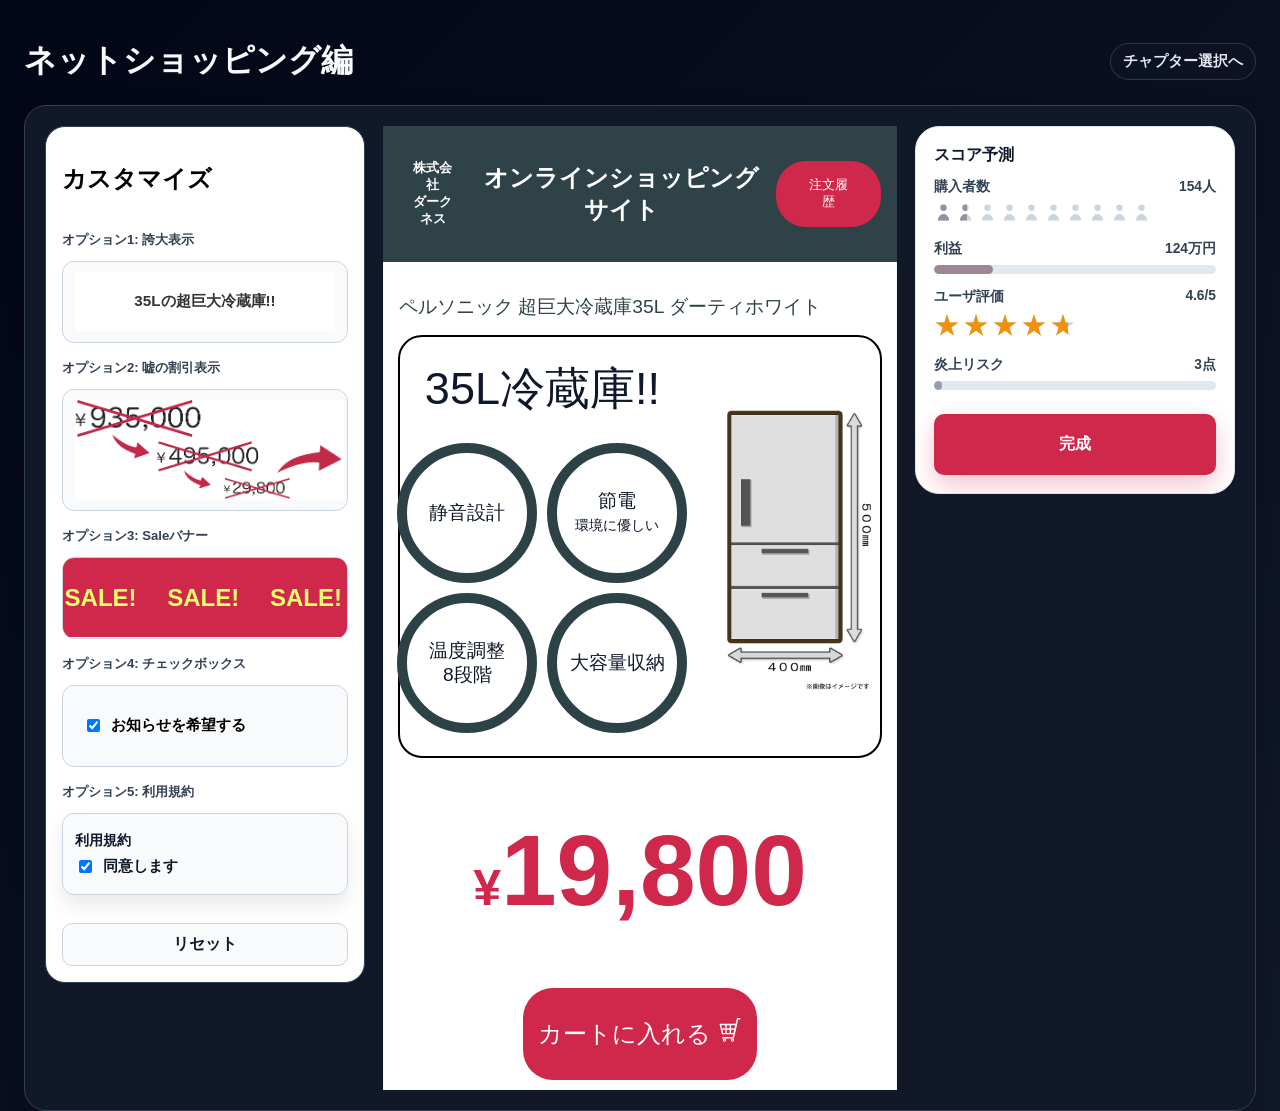
==== commit 33130a78: "lastdeare" ====
--- a/pages/ec.html
+++ b/pages/ec.html
@@ -17,7 +17,7 @@
   <div class="branch-shell">
     <header class="scenario-header">
       <h1 data-text="scenarioTitle">ネットショッピング編</h1>
-      <a class="scenario-home-link" href="../index.html">トップページへ</a>
+      <a class="scenario-home-link" href="../index.html#chapters">チャプター選択へ</a>
     </header>
     <section class="panel branch-panel">
       <div class="branch-layout">
@@ -93,7 +93,10 @@
     <div class="modal-card result-modal">
       <div class="metric-modal-head">
         <h3>Result</h3>
-        <button type="button" class="button secondary" id="closeMetricsButton">閉じる</button>
+        <div class="metric-modal-actions">
+          <a class="button result-chapter-link result-chapter-link-subscription" href="./subscription.html">サブスク編へ</a>
+          <button type="button" class="button secondary" id="closeMetricsButton">閉じる</button>
+        </div>
       </div>
       <div id="metricsPopupContent"></div>
     </div>
--- a/css/styles.css
+++ b/css/styles.css
@@ -785,6 +785,32 @@
       font-size: 1.2rem;
       color: #111827;
     }
+    .metric-modal-actions {
+      display: flex;
+      align-items: center;
+      justify-content: flex-end;
+      gap: 8px;
+      flex-wrap: wrap;
+    }
+    .result-chapter-link {
+      display: inline-flex;
+      align-items: center;
+      justify-content: center;
+      color: #ffffff;
+      text-decoration: none;
+    }
+    .result-chapter-link-ec {
+      background: #49cd8f;
+    }
+    .result-chapter-link-subscription {
+      background: #cf284b;
+    }
+    .result-chapter-link:hover,
+    .result-chapter-link:focus-visible {
+      color: #ffffff;
+      filter: brightness(0.94);
+      outline: none;
+    }
     .branch-chart {
       display: grid;
       gap: 12px;
